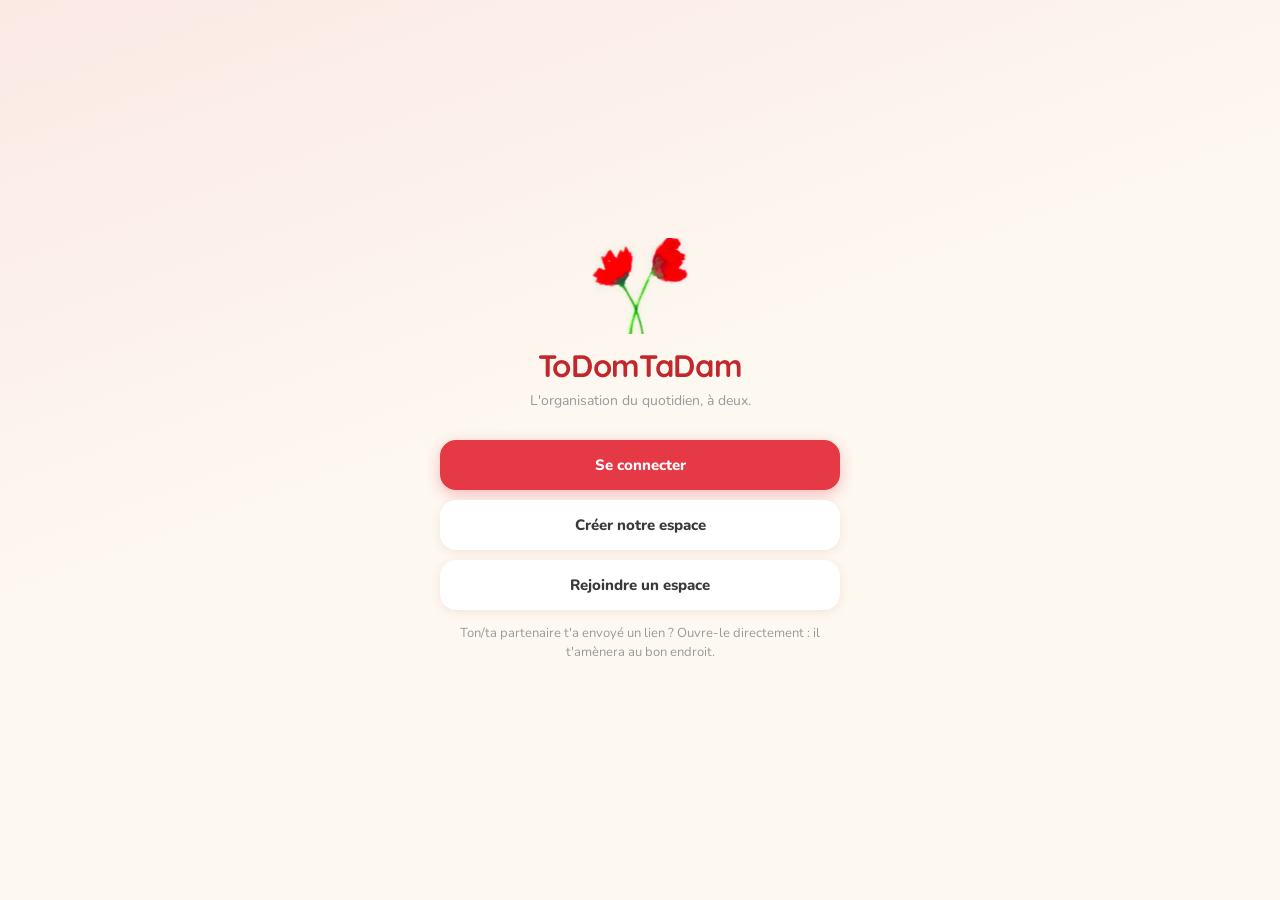
==== index.html @ f94e8e6e "Ajouter le module Anniversaires Quatrième onglet : recenser les anniversaires des amis et de la fami" ====
<!DOCTYPE html>
<html lang="fr">
<head>
<meta charset="UTF-8">
<meta name="viewport" content="width=device-width, initial-scale=1.0, viewport-fit=cover, maximum-scale=1">
<title>ToDomTaDam</title>

<meta name="theme-color" content="#FBE9E4">
<meta name="apple-mobile-web-app-capable" content="yes">
<meta name="apple-mobile-web-app-status-bar-style" content="default">
<meta name="apple-mobile-web-app-title" content="ToDomTaDam">
<link rel="manifest" href="manifest.json">
<link rel="apple-touch-icon" href="icons/apple-touch-icon.png">
<link rel="icon" type="image/png" sizes="32x32" href="icons/favicon-32.png">

<link rel="preconnect" href="https://fonts.googleapis.com">
<link rel="preconnect" href="https://fonts.gstatic.com" crossorigin>
<link href="https://fonts.googleapis.com/css2?family=Quicksand:wght@500;700&family=Nunito:wght@400;600;700;800&display=swap" rel="stylesheet">
<link rel="stylesheet" href="css/styles.css">
</head>
<body>

<!-- ══════════════════ Écran de démarrage / onboarding ══════════════════ -->
<section id="ecran-accueil" class="ecran ecran-plein">
  <div class="bienvenue">
    <img class="bienvenue-logo" src="icons/coquelicots.png" alt="">
    <h1 class="marque">ToDomTaDam</h1>
    <p class="baseline">L'organisation du quotidien, à deux.</p>

    <!-- Choix initial -->
    <div id="accueil-choix" class="bloc-accueil">
      <button class="btn btn-primaire" data-action="ouvrir-connexion">Se connecter</button>
      <button class="btn btn-doux" data-action="ouvrir-creation">Créer notre espace</button>
      <button class="btn btn-doux" data-action="ouvrir-code">Rejoindre un espace</button>
      <p class="aide">Ton/ta partenaire t'a envoyé un lien&nbsp;? Ouvre-le directement&nbsp;: il t'amènera au bon endroit.</p>
    </div>

    <!-- Connexion -->
    <form id="accueil-connexion" class="bloc-accueil masque">
      <label class="champ">
        <span>Email</span>
        <input type="email" name="email" autocomplete="username" inputmode="email"
               autocapitalize="none" autocorrect="off" spellcheck="false" required>
      </label>
      <label class="champ">
        <span>Mot de passe</span>
        <input type="password" name="motdepasse" autocomplete="current-password" required>
      </label>
      <button type="submit" class="btn btn-primaire">Se connecter</button>
      <button type="button" class="btn btn-lien" data-action="ouvrir-oubli">Mot de passe oublié&nbsp;?</button>
      <button type="button" class="btn btn-discret" data-action="retour-accueil">Retour</button>
    </form>

    <!-- Mot de passe oublié -->
    <form id="accueil-oubli" class="bloc-accueil masque">
      <p class="aide">On t'envoie un lien pour choisir un nouveau mot de passe. Chacun reçoit le sien&nbsp;: pas besoin de connaître l'adresse de l'autre.</p>
      <label class="champ">
        <span>Ton email</span>
        <input type="email" name="email" autocomplete="username" inputmode="email"
               autocapitalize="none" autocorrect="off" spellcheck="false" required>
      </label>
      <button type="submit" class="btn btn-primaire">Envoyer le lien</button>
      <button type="button" class="btn btn-discret" data-action="ouvrir-connexion">Retour</button>
    </form>

    <!-- Nouveau mot de passe, après clic sur le lien reçu par email -->
    <form id="accueil-nouveau-mdp" class="bloc-accueil masque">
      <p class="aide">Choisis ton nouveau mot de passe.</p>
      <label class="champ">
        <span>Nouveau mot de passe</span>
        <input type="password" name="motdepasse" autocomplete="new-password" minlength="6" required>
      </label>
      <button type="submit" class="btn btn-primaire">Enregistrer</button>
    </form>

    <!-- Rejoindre avec un code (indispensable dans l'app installée : pas de barre d'adresse) -->
    <form id="accueil-code" class="bloc-accueil masque" autocomplete="off">
      <label class="champ">
        <span>Code de l'espace</span>
        <input type="text" name="code" placeholder="ex : 37azm8f389uerckxyogmpk"
               autocapitalize="none" autocorrect="off" spellcheck="false" required>
      </label>
      <p class="aide">Le code se trouve dans l'app, sur l'autre téléphone&nbsp;: icône ⚙ en haut à droite. Tu peux aussi coller le lien d'invitation entier.</p>
      <button type="submit" class="btn btn-primaire">Continuer</button>
      <button type="button" class="btn btn-discret" data-action="retour-accueil">Retour</button>
    </form>

    <!-- Création du compte + de l'espace, en une fois -->
    <form id="accueil-creation" class="bloc-accueil masque">
      <p class="bloc-titre">Ton compte</p>
      <label class="champ">
        <span>Ton pseudo</span>
        <input type="text" name="pseudo" placeholder="Damien" required maxlength="20"
               autocomplete="nickname">
      </label>
      <div class="champs-compte">
        <label class="champ">
          <span>Ton email</span>
          <input type="email" name="email" autocomplete="username" inputmode="email"
                 autocapitalize="none" autocorrect="off" spellcheck="false" required>
        </label>
        <label class="champ">
          <span>Mot de passe</span>
          <input type="password" name="motdepasse" autocomplete="new-password" minlength="6" required>
        </label>
      </div>
      <label class="champ">
        <span>Ta date de naissance <em>(facultatif)</em></span>
        <input type="date" name="date_naissance">
      </label>

      <p class="bloc-titre">Votre espace</p>
      <label class="champ">
        <span>Nom de votre espace</span>
        <input type="text" name="nom" placeholder="Famille Dupont" required maxlength="40">
      </label>
      <label class="champ">
        <span>Date de mariage ou de PACS <em>(facultatif)</em></span>
        <input type="date" name="date_mariage">
      </label>

      <button type="submit" class="btn btn-primaire">Créer l'espace</button>
      <button type="button" class="btn btn-discret" data-action="retour-accueil">Retour</button>
    </form>

    <!-- Rejoindre : identité puis création du compte -->
    <form id="accueil-rejoindre" class="bloc-accueil masque">
      <p class="rejoindre-titre">Rejoindre l'espace<br><strong id="rejoindre-nom"></strong></p>

      <!-- N'apparaît que s'il reste des membres créés avec la v1, sans compte. -->
      <div id="rejoindre-reprise" class="masque">
        <p class="aide">Qui es-tu&nbsp;?</p>
        <div id="rejoindre-membres" class="choix-membres"></div>
      </div>

      <p class="bloc-titre">Ton compte</p>
      <label class="champ">
        <span>Ton pseudo</span>
        <input type="text" name="pseudo" placeholder="Dom" required maxlength="20"
               autocomplete="nickname">
      </label>
      <div class="champs-compte">
        <label class="champ">
          <span>Ton email</span>
          <input type="email" name="email" autocomplete="username" inputmode="email"
                 autocapitalize="none" autocorrect="off" spellcheck="false" required>
        </label>
        <label class="champ">
          <span>Mot de passe</span>
          <input type="password" name="motdepasse" autocomplete="new-password" minlength="6" required>
        </label>
      </div>
      <label class="champ">
        <span>Ta date de naissance <em>(facultatif)</em></span>
        <input type="date" name="date_naissance">
      </label>

      <button type="submit" class="btn btn-primaire">Rejoindre l'espace</button>
      <button type="button" class="btn btn-discret" data-action="retour-accueil">Retour</button>
    </form>

    <!-- Compte créé, mais pas encore rattaché à un espace -->
    <div id="accueil-sans-espace" class="bloc-accueil masque">
      <p class="aide">Te voilà connecté·e, mais ton compte n'est rattaché à aucun espace.</p>
      <button class="btn btn-primaire" data-action="ouvrir-creation">Créer notre espace</button>
      <button class="btn btn-doux" data-action="ouvrir-code">Rejoindre un espace</button>
      <button type="button" class="btn btn-discret" data-action="deconnexion">Se déconnecter</button>
    </div>
  </div>
</section>

<!-- ══════════════════ Application ══════════════════ -->
<div id="app" class="masque">

  <header class="topbar">
    <div class="brand">
      <img src="icons/coquelicots.png" alt="">
      <span>ToDomTaDam</span>
      <button class="btn-reglages" data-action="ouvrir-reglages" aria-label="Réglages">⚙</button>
    </div>
    <div class="titre" id="titre-module">On s'en occupe</div>
  </header>

  <!-- ─────────── Module « On s'en occupe » ─────────── -->
  <main id="vue-taches" class="vue">
    <div class="segmented" role="tablist">
      <button class="on" data-onglet-taches="actives" role="tab">À faire / En cours</button>
      <button data-onglet-taches="historique" role="tab">Historique</button>
    </div>

    <div class="filtres groupement">
      <span class="filtres-libelle">Regrouper par</span>
      <button class="puce on" data-groupement="personne">Personne</button>
      <button class="puce" data-groupement="categorie">Catégorie</button>
      <button class="puce" data-groupement="priorite">Priorité</button>
    </div>

    <div id="filtres-historique" class="filtres masque">
      <button class="puce on" data-filtre-histo="tout">Tout</button>
      <button class="puce" data-filtre-histo="fait">Fait</button>
      <button class="puce" data-filtre-histo="sans_objet">Devenu sans objet</button>
    </div>

    <div id="colonnes-taches" class="colonnes"></div>
    <button class="fab" data-action="nouvelle-tache" aria-label="Nouvelle tâche">+</button>
  </main>

  <!-- ─────────── Module « Courses » ─────────── -->
  <main id="vue-courses" class="vue masque">
    <div id="onglets-listes" class="filtres listes-onglets"></div>
    <div id="contenu-courses" class="contenu-courses"></div>

    <form id="barre-ajout" class="addbar" autocomplete="off">
      <input type="text" name="article" placeholder="Ajouter un article…" enterkeyhint="done">
      <button type="submit" class="mic" aria-label="Ajouter">+</button>
    </form>
  </main>

  <!-- ─────────── Module « Tricount » ─────────── -->
  <main id="vue-tricount" class="vue masque">
    <div id="contenu-tricount" class="contenu-tricount"></div>
    <button class="fab" data-action="nouvelle-depense" aria-label="Nouvelle dépense">+</button>
  </main>

  <!-- ─────────── Module « Anniversaires » ─────────── -->
  <main id="vue-anniversaires" class="vue masque">
    <div id="onglets-anniversaires" class="filtres"></div>
    <div id="contenu-anniversaires" class="contenu-anniversaires"></div>
    <button class="fab" data-action="nouvel-anniversaire" aria-label="Nouvel anniversaire">+</button>
  </main>

  <!-- ─────────── Barre d'onglets ─────────── -->
  <nav class="tabbar">
    <button class="on" data-module="taches">
      <span class="tab-ico">✓</span>
      <span>On s'en occupe</span>
    </button>
    <button data-module="courses">
      <span class="tab-ico">🛒</span>
      <span>Courses</span>
    </button>
    <button data-module="tricount">
      <span class="tab-ico">💶</span>
      <span>Tricount</span>
    </button>
    <button data-module="anniversaires">
      <span class="tab-ico">🎂</span>
      <span>Anniversaires</span>
    </button>
  </nav>
</div>

<!-- ══════════════════ Feuille modale ══════════════════ -->
<div id="voile" class="voile masque">
  <div id="feuille" class="feuille" role="dialog" aria-modal="true"></div>
</div>

<div id="toast" class="toast"></div>

<script type="module" src="js/app.js"></script>
</body>
</html>
---- css/styles.css ----
/* ══════════════════════════════════════════════════════════════════════════
   ToDomTaDam — charte graphique
   Palette et typographie reprises du prototype `brief/apercu-todomtadam.html`.
   ══════════════════════════════════════════════════════════════════════════ */

:root{
  --poppy:#E63946;
  --poppy-dark:#C1272D;
  --leaf:#588157;
  --leaf-light:#A3C9A8;
  --ivory:#FDF8F0;
  --blush:#FBE9E4;
  --ink:#3A3A3A;
  --blue:#6C93B8;
  --plum:#9C6B98;
  --card:#FFFFFF;
  --gris:#9a9a9a;
  --gris-clair:#d9d5d0;
  --ombre:0 2px 8px rgba(198,110,90,.14);
  --ombre-forte:0 6px 22px rgba(150,70,60,.18);
  --safe-bas:env(safe-area-inset-bottom, 0px);
  --safe-haut:env(safe-area-inset-top, 0px);
  --h-tabbar:64px;
}

*{box-sizing:border-box;-webkit-tap-highlight-color:transparent;}

html,body{height:100%;}

body{
  margin:0;
  font-family:'Nunito',-apple-system,BlinkMacSystemFont,'Segoe UI',sans-serif;
  color:var(--ink);
  background:var(--ivory);
  background-image:linear-gradient(160deg, var(--blush) 0%, var(--ivory) 45%);
  background-attachment:fixed;
  overscroll-behavior-y:none;
  -webkit-font-smoothing:antialiased;
}

button{font-family:inherit;color:inherit;cursor:pointer;}
input,select,textarea{font-family:inherit;font-size:16px;color:inherit;} /* 16px = pas de zoom auto iOS */

.masque{display:none !important;}

/* ══════════════════ Boutons et champs génériques ══════════════════ */

.btn{
  display:block;width:100%;border:none;border-radius:16px;
  padding:15px 18px;font-size:15px;font-weight:800;
  transition:transform .12s, opacity .12s;
}
.btn:active{transform:scale(.975);}
.btn-primaire{background:var(--poppy);color:#fff;box-shadow:0 4px 14px rgba(230,57,70,.32);}
.btn-secondaire{background:var(--leaf);color:#fff;box-shadow:0 4px 14px rgba(88,129,87,.28);}
.btn-doux{background:#fff;color:var(--ink);box-shadow:var(--ombre);}
.btn-discret{background:transparent;color:var(--gris);font-weight:700;box-shadow:none;}
.btn-danger{background:transparent;color:var(--poppy-dark);font-weight:700;box-shadow:none;}
.btn[disabled]{opacity:.5;pointer-events:none;}

.champ{display:block;margin-bottom:14px;text-align:left;}
.champ > span{
  display:block;font-size:12px;font-weight:700;color:var(--gris);
  margin:0 0 6px 4px;letter-spacing:.02em;
}
.champ input,.champ select,.champ textarea{
  width:100%;border:none;border-radius:14px;padding:13px 15px;
  background:#fff;box-shadow:var(--ombre);outline:none;
}
.champ input:focus,.champ select:focus,.champ textarea:focus{
  box-shadow:0 0 0 2px var(--poppy), var(--ombre);
}
.champ textarea{resize:vertical;min-height:74px;line-height:1.45;}
.champ-duo{display:flex;gap:10px;}
.champ-duo > .champ{flex:1;}

/* ══════════════════ Onboarding ══════════════════ */

.ecran-plein{
  min-height:100dvh;display:flex;align-items:center;justify-content:center;
  padding:calc(24px + var(--safe-haut)) 22px calc(24px + var(--safe-bas));
}
.bienvenue{width:100%;max-width:400px;text-align:center;}
.bienvenue-logo{width:96px;height:96px;object-fit:contain;margin-bottom:6px;}
.marque{
  font-family:'Quicksand',sans-serif;font-weight:700;font-size:31px;
  margin:0;color:var(--poppy-dark);letter-spacing:-.01em;
}
.baseline{font-size:14px;color:var(--gris);margin:6px 0 30px;}

.bloc-accueil > .btn{margin-bottom:10px;}
.aide{font-size:13px;color:var(--gris);line-height:1.5;margin:14px 6px 0;}
.rejoindre-titre{font-size:16px;line-height:1.4;margin:0 0 4px;}
.rejoindre-titre strong{font-family:'Quicksand',sans-serif;font-size:23px;color:var(--poppy-dark);}

.choix-membres{display:flex;flex-direction:column;gap:10px;margin:16px 0 10px;}
.choix-membres .btn{font-size:17px;}
.choix-membres .btn.on{background:var(--poppy);color:#fff;}

/* Intertitre séparant « ton compte » de « votre espace » dans les formulaires
   d'inscription, qui sont les plus longs de l'app. */
.bloc-titre{
  font-family:'Quicksand',sans-serif;font-weight:700;font-size:15px;
  color:var(--poppy-dark);text-align:left;
  margin:22px 4px 10px;padding-top:14px;border-top:1px solid rgba(0,0,0,.07);
}
.bloc-accueil > .bloc-titre:first-child{margin-top:6px;padding-top:0;border-top:none;}
.champ em{font-style:normal;font-weight:600;color:var(--gris);opacity:.75;}

.btn-lien{
  background:transparent;color:var(--gris);box-shadow:none;
  font-size:14px;font-weight:700;text-decoration:underline;padding:8px;
}

/* ══════════════════ Structure de l'app ══════════════════ */

#app{display:flex;flex-direction:column;height:100dvh;}

.topbar{padding:calc(12px + var(--safe-haut)) 18px 8px;text-align:center;flex-shrink:0;}
.brand{
  position:relative;display:flex;align-items:center;justify-content:center;gap:6px;
  font-size:10.5px;font-weight:800;letter-spacing:.09em;text-transform:uppercase;
  color:var(--poppy-dark);
}
.brand img{width:15px;height:15px;object-fit:contain;}
/* C'est le seul chemin vers le lien d'invitation : il doit se voir. */
.btn-reglages{
  position:absolute;right:-8px;top:50%;transform:translateY(-50%);
  border:none;background:rgba(255,255,255,.75);color:var(--poppy-dark);
  font-size:16px;line-height:1;width:30px;height:30px;border-radius:50%;
  display:flex;align-items:center;justify-content:center;
  box-shadow:var(--ombre);
}
.btn-reglages:active{transform:translateY(-50%) scale(.92);}
.topbar .titre{
  font-family:'Quicksand',sans-serif;font-weight:700;font-size:22px;
  color:var(--ink);margin-top:2px;
}

/* position:relative sert d'ancrage au bouton flottant « + ». */
.vue{flex:1;display:flex;flex-direction:column;min-height:0;position:relative;}

.segmented{
  display:flex;margin:8px 16px 4px;background:rgba(255,255,255,.75);
  border-radius:13px;padding:4px;flex-shrink:0;
}
.segmented button{
  flex:1;border:none;background:transparent;padding:9px 0;border-radius:10px;
  font-size:13px;font-weight:700;color:var(--gris);transition:.15s;
}
.segmented button.on{background:var(--poppy);color:#fff;box-shadow:0 2px 6px rgba(230,57,70,.28);}

.filtres{display:flex;gap:7px;padding:8px 16px 2px;overflow-x:auto;flex-shrink:0;scrollbar-width:none;}
.filtres::-webkit-scrollbar{display:none;}
.puce{
  border:none;background:rgba(255,255,255,.8);color:var(--gris);
  font-size:12px;font-weight:700;padding:7px 13px;border-radius:20px;
  white-space:nowrap;flex-shrink:0;
}
.puce.on{background:var(--poppy);color:#fff;}
.puce.puce-ajout{color:var(--poppy-dark);border:1px dashed var(--gris-clair);background:transparent;}

/* Le sélecteur de regroupement reste au-dessus du filtre d'historique, donc
   deux rangées de puces peuvent se suivre : celle-ci est allégée pour que la
   hiérarchie reste lisible. */
.groupement{align-items:center;padding-bottom:0;}
.filtres-libelle{
  font-size:11px;font-weight:700;color:var(--gris);opacity:.7;
  white-space:nowrap;flex-shrink:0;margin-right:2px;
}

/* ══════════════════ Module « On s'en occupe » ══════════════════ */

.colonnes{
  display:flex;gap:11px;overflow-x:auto;padding:10px 14px 14px;flex:1;
  scroll-snap-type:x mandatory;-webkit-overflow-scrolling:touch;
}
.colonne{
  min-width:min(72vw,290px);width:min(72vw,290px);flex-shrink:0;
  background:rgba(255,255,255,.5);border-radius:16px;padding:10px 9px;
  scroll-snap-align:start;display:flex;flex-direction:column;
  max-height:100%;overflow-y:auto;
}
.colonne h3{
  font-size:12px;margin:2px 6px 9px;font-weight:800;
  display:flex;align-items:center;gap:6px;
}
.colonne h3 .compteur{
  background:rgba(0,0,0,.07);color:var(--gris);border-radius:20px;
  padding:1px 7px;font-size:10.5px;font-weight:700;
}
.colonne-vide{font-size:12px;color:var(--gris);text-align:center;padding:18px 8px;line-height:1.5;}

.carte{
  background:var(--card);border-radius:16px;padding:11px 12px;margin-bottom:9px;
  box-shadow:var(--ombre);border:none;width:100%;text-align:left;display:block;
  transition:transform .12s;
}
.carte:active{transform:scale(.98);}
.carte.est-retard{box-shadow:0 0 0 1.5px var(--poppy), var(--ombre);}
.carte.est-close .titre{text-decoration:line-through;color:#b6b6b6;}
.carte.est-sans-objet{opacity:.72;}

.etiquette{
  display:inline-block;font-size:9px;font-weight:800;padding:3px 8px;border-radius:20px;
  color:#fff;margin-bottom:6px;letter-spacing:.02em;text-transform:uppercase;
}
.cat-admin{background:#7a7f8a;}
.cat-maison{background:var(--leaf);}
.cat-famille{background:var(--blue);}
.cat-amis{background:#d98b6a;}
.cat-cadeaux{background:var(--plum);}
.cat-vacances{background:#4fa8a0;}
.cat-sport{background:#c9a227;}
.cat-loisirs{background:#8a7fb8;}
.cat-sante{background:var(--poppy);}

.carte .titre{font-size:13.5px;font-weight:700;line-height:1.3;margin-bottom:5px;}
.carte .meta{display:flex;align-items:center;gap:6px;font-size:10.5px;color:var(--gris);flex-wrap:wrap;}
.carte .meta .retard{color:var(--poppy);font-weight:800;}
.point{width:7px;height:7px;border-radius:50%;display:inline-block;flex-shrink:0;}
.point.haute{background:var(--poppy);}
.point.moyenne{background:#e0b872;}
.point.basse{background:var(--leaf-light);}
.badge-statut{
  font-size:9px;font-weight:800;text-transform:uppercase;letter-spacing:.03em;
  background:rgba(230,57,70,.12);color:var(--poppy-dark);padding:2px 7px;border-radius:20px;
}
.badge-neutre{background:rgba(0,0,0,.06);color:var(--gris);}

.fab{
  position:absolute;right:18px;bottom:calc(var(--h-tabbar) + var(--safe-bas) + 16px);
  width:56px;height:56px;border-radius:50%;border:none;
  background:var(--poppy);color:#fff;font-size:30px;font-weight:400;line-height:1;
  box-shadow:0 6px 18px rgba(230,57,70,.42);z-index:20;
}
.fab:active{transform:scale(.94);}

/* ══════════════════ Module « Courses » ══════════════════ */

.contenu-courses{flex:1;overflow-y:auto;padding:4px 16px 12px;-webkit-overflow-scrolling:touch;}
.listes-onglets{padding-top:10px;}

.rayon-titre{
  font-size:11px;font-weight:800;color:var(--leaf);text-transform:uppercase;
  letter-spacing:.05em;margin:16px 0 7px 4px;
}
.article{
  display:flex;align-items:center;gap:11px;background:var(--card);border-radius:16px;
  padding:11px 13px;margin-bottom:7px;box-shadow:var(--ombre);
}
.case{
  width:21px;height:21px;border-radius:50%;border:2px solid var(--leaf);
  flex-shrink:0;background:transparent;padding:0;position:relative;
}
.case:active{background:var(--leaf-light);}
.article .nom{font-size:14px;font-weight:600;flex:1;min-width:0;}
.article .qte{font-size:11.5px;color:var(--gris);font-weight:700;flex-shrink:0;}
.article .sous-ligne{display:block;font-size:11px;color:var(--gris);font-weight:600;margin-top:2px;}
.article .ranger{
  border:none;background:transparent;color:var(--gris-clair);font-size:15px;
  padding:2px 2px 2px 6px;line-height:1;flex-shrink:0;
}

.liste-vide{text-align:center;color:var(--gris);font-size:13.5px;line-height:1.6;padding:44px 20px;}
.liste-vide strong{display:block;font-family:'Quicksand',sans-serif;font-size:17px;color:var(--ink);margin-bottom:6px;}

.bandeau{
  display:flex;align-items:center;gap:10px;background:rgba(255,255,255,.65);
  border-radius:14px;padding:10px 13px;margin:10px 0 2px;font-size:12.5px;color:var(--gris);
}
.bandeau .btn-lien{
  border:none;background:transparent;color:var(--poppy-dark);font-weight:800;
  font-size:12.5px;padding:0;margin-left:auto;white-space:nowrap;
}

.addbar{
  display:flex;align-items:center;gap:9px;margin:0 16px 10px;
  background:#fff;border-radius:22px;padding:7px 8px 7px 16px;box-shadow:var(--ombre-forte);
  flex-shrink:0;
}
.addbar input{border:none;outline:none;flex:1;background:transparent;min-width:0;}
.addbar .mic{
  width:36px;height:36px;border-radius:50%;border:none;background:var(--poppy);color:#fff;
  font-size:22px;line-height:1;flex-shrink:0;display:flex;align-items:center;justify-content:center;
}

/* ══════════════════ Barre d'onglets ══════════════════ */

.tabbar{
  display:flex;flex-shrink:0;background:rgba(255,255,255,.94);
  backdrop-filter:blur(12px);-webkit-backdrop-filter:blur(12px);
  border-top:1px solid rgba(0,0,0,.05);
  padding-bottom:var(--safe-bas);height:calc(var(--h-tabbar) + var(--safe-bas));
}
.tabbar button{
  flex:1;border:none;background:transparent;display:flex;flex-direction:column;
  align-items:center;justify-content:center;gap:3px;
  font-size:10.5px;font-weight:700;color:var(--gris);padding:0;
}
.tabbar button.on{color:var(--poppy);}
.tab-ico{font-size:19px;line-height:1;}

/* ══════════════════ Module « Tricount » ══════════════════ */

.contenu-tricount{flex:1;overflow-y:auto;padding:14px 16px 12px;-webkit-overflow-scrolling:touch;}

/* Le solde est la seule chose qu'on vient vraiment vérifier : il occupe le
   haut de l'écran, en grand, et n'a pas à partager la place avec autre chose. */
.solde{
  background:var(--card);border-radius:22px;padding:20px 18px;
  box-shadow:var(--ombre);text-align:center;margin-bottom:6px;
}
.solde-phrase{font-size:13.5px;font-weight:700;color:var(--gris);margin:0 0 6px;}
.solde-montant{
  font-family:'Quicksand',sans-serif;font-size:38px;font-weight:700;
  line-height:1.1;margin:0 0 16px;
}
.solde-positif .solde-montant{color:var(--leaf);}
.solde-negatif .solde-montant{color:var(--poppy-dark);}
.solde-detail{font-size:13px;color:var(--gris);margin:0;}
.solde-nul .solde-phrase{font-family:'Quicksand',sans-serif;font-size:19px;color:var(--ink);}
.solde .btn{margin:0;}

.tricount-mois{
  font-size:11px;font-weight:800;color:var(--leaf);text-transform:uppercase;
  letter-spacing:.05em;margin:18px 0 7px 4px;
}

.depense{
  display:flex;align-items:center;gap:11px;width:100%;text-align:left;
  background:var(--card);border:none;border-radius:16px;
  padding:11px 13px;margin-bottom:7px;box-shadow:var(--ombre);
}
.depense-corps{flex:1;min-width:0;}
.depense-libelle{
  font-size:15px;font-weight:700;color:var(--ink);margin:0 0 3px;
  overflow:hidden;text-overflow:ellipsis;white-space:nowrap;
}
.depense-meta{font-size:11.5px;color:var(--gris);margin:0;}
.depense-montant{
  font-family:'Quicksand',sans-serif;font-size:17px;font-weight:700;
  color:var(--ink);white-space:nowrap;flex-shrink:0;
}
/* Un remboursement ou une reprise de solde n'est pas une dépense : il ne doit
   pas se lire comme de l'argent dépensé au milieu de la liste. */
.depense-reglement{background:transparent;box-shadow:none;border:1px dashed var(--gris-clair);}
.depense-reglement .depense-libelle,
.depense-reglement .depense-montant{color:var(--gris);font-weight:700;}

.tricount-vide{text-align:center;padding:26px 10px;}
.tricount-vide > p:first-child{font-size:15px;font-weight:700;color:var(--gris);}
.tricount-reprise{margin-top:18px;}

/* ══════════════════ Module « Anniversaires » ══════════════════ */

.contenu-anniversaires{flex:1;overflow-y:auto;padding:8px 16px 12px;-webkit-overflow-scrolling:touch;}

.anniv{
  display:flex;align-items:center;gap:13px;width:100%;text-align:left;
  background:var(--card);border:none;border-radius:16px;
  padding:11px 13px;margin-bottom:7px;box-shadow:var(--ombre);
}
/* La date en pastille à gauche : c'est ce qu'on cherche en balayant la liste,
   avant même le prénom. */
.anniv-date{
  display:flex;flex-direction:column;align-items:center;justify-content:center;
  min-width:46px;flex-shrink:0;background:var(--fond-doux, rgba(230,57,70,.08));
  border-radius:12px;padding:6px 4px;
}
.anniv-jour{
  font-family:'Quicksand',sans-serif;font-size:19px;font-weight:700;
  line-height:1;color:var(--poppy-dark);
}
.anniv-mois{font-size:10px;font-weight:700;color:var(--gris);margin-top:2px;}
.anniv-corps{flex:1;min-width:0;}
.anniv-nom{
  font-size:15px;font-weight:700;color:var(--ink);margin:0;
  display:flex;align-items:center;gap:6px;
}
.anniv-cadeau{font-size:13px;}
.anniv-meta{font-size:11.5px;color:var(--gris);margin:3px 0 0;}
.anniv-note{
  font-size:12px;color:var(--gris);margin:4px 0 0;line-height:1.4;
  overflow:hidden;text-overflow:ellipsis;white-space:nowrap;
}
.anniv-aujourdhui{box-shadow:0 0 0 2px var(--poppy), var(--ombre);}
.anniv-aujourdhui .anniv-date{background:var(--poppy);}
.anniv-aujourdhui .anniv-jour{color:#fff;}
.anniv-aujourdhui .anniv-mois{color:rgba(255,255,255,.85);}
/* Les deux membres du foyer : leur date se modifie dans les Réglages, pas ici. */
.anniv-membre{background:transparent;box-shadow:none;border:1px dashed var(--gris-clair);}

.anniv-vide{text-align:center;padding:34px 10px;}
.anniv-vide > p:first-child{font-size:15px;font-weight:700;color:var(--gris);}

/* ══════════════════ Feuille modale ══════════════════ */

.voile{
  position:fixed;inset:0;background:rgba(45,25,25,.42);z-index:60;
  display:flex;align-items:flex-end;justify-content:center;
  animation:apparait .18s ease;
}
@keyframes apparait{from{opacity:0;}to{opacity:1;}}
.feuille{
  width:100%;max-width:520px;max-height:92dvh;overflow-y:auto;
  background:var(--ivory);border-radius:26px 26px 0 0;
  padding:8px 20px calc(22px + var(--safe-bas));
  animation:monte .24s cubic-bezier(.2,.8,.3,1);
  -webkit-overflow-scrolling:touch;
}
@keyframes monte{from{transform:translateY(100%);}to{transform:translateY(0);}}
.feuille::before{
  content:"";display:block;width:38px;height:4px;border-radius:4px;
  background:var(--gris-clair);margin:6px auto 14px;
}
.feuille h2{
  font-family:'Quicksand',sans-serif;font-size:19px;margin:0 0 16px;font-weight:700;
}
.feuille .btn{margin-top:9px;}
.feuille .separateur{height:1px;background:var(--gris-clair);margin:18px 0 14px;opacity:.55;}
.feuille-info{font-size:12.5px;color:var(--gris);line-height:1.55;margin:0 4px 12px;}
.feuille-titre{
  font-family:'Quicksand',sans-serif;font-weight:700;font-size:15px;
  color:var(--poppy-dark);margin:0 4px 12px;
}

/* Le mot du/de la partenaire : centré et respirant, pour qu'il ne ressemble
   à aucun autre écran de l'app — c'est une parenthèse, pas une notification. */
.mot{text-align:center;padding:10px 4px 0;}
.mot-de{
  font-size:12px;font-weight:700;letter-spacing:.04em;text-transform:uppercase;
  color:var(--gris);margin:0 0 16px;
}
.mot-contenu{
  font-family:'Quicksand',sans-serif;font-size:21px;font-weight:500;
  line-height:1.5;color:var(--ink);margin:0 0 26px;white-space:pre-wrap;
}

/* Groupe de choix (assignation, priorité, statut, catégorie…) */
.options{display:flex;flex-wrap:wrap;gap:7px;margin-bottom:14px;}
.options button{
  border:none;background:#fff;box-shadow:var(--ombre);color:var(--gris);
  font-size:12.5px;font-weight:700;padding:9px 14px;border-radius:20px;
}
.options button.on{background:var(--poppy);color:#fff;box-shadow:0 3px 10px rgba(230,57,70,.3);}
.options.options-vert button.on{background:var(--leaf);box-shadow:0 3px 10px rgba(88,129,87,.3);}
.options-titre{font-size:12px;font-weight:700;color:var(--gris);margin:0 0 7px 4px;}

.bascule{
  display:flex;align-items:center;gap:11px;background:#fff;border-radius:14px;
  padding:13px 15px;box-shadow:var(--ombre);margin-bottom:12px;font-size:13.5px;font-weight:700;
}
.bascule input{width:19px;height:19px;accent-color:var(--poppy);flex-shrink:0;margin:0;}
.bascule .sous{display:block;font-size:11.5px;font-weight:600;color:var(--gris);margin-top:2px;}

.recap{font-size:12.5px;color:var(--gris);line-height:1.7;margin:0 0 14px;}
.recap strong{color:var(--ink);font-weight:800;}

/* ══════════════════ Toast ══════════════════ */

.toast{
  position:fixed;left:50%;bottom:calc(var(--h-tabbar) + var(--safe-bas) + 20px);
  transform:translate(-50%,14px);z-index:90;
  background:var(--ink);color:#fff;font-size:13px;font-weight:700;
  padding:11px 18px;border-radius:22px;box-shadow:0 6px 20px rgba(0,0,0,.28);
  opacity:0;pointer-events:none;transition:opacity .2s, transform .2s;
  max-width:86vw;text-align:center;
}
.toast.visible{opacity:1;transform:translate(-50%,0);}

/* ══════════════════ Écran large (usage secondaire sur ordinateur) ══════════ */

@media (min-width:760px){
  .colonne{min-width:280px;width:280px;}
  /* `width:100%` est indispensable : sans lui, les marges automatiques font
     rétrécir ces éléments flex à la largeur de leur contenu au lieu de les
     centrer sur toute la largeur disponible. */
  .segmented,.filtres,.addbar{max-width:900px;width:100%;margin-left:auto;margin-right:auto;}
  .contenu-courses{max-width:900px;margin:0 auto;width:100%;}
  .contenu-tricount{max-width:640px;margin:0 auto;width:100%;}
  .contenu-anniversaires{max-width:640px;margin:0 auto;width:100%;}
  .colonnes{justify-content:flex-start;max-width:900px;margin:0 auto;width:100%;}
  .voile{align-items:center;}
  .feuille{border-radius:26px;max-height:86dvh;}
}
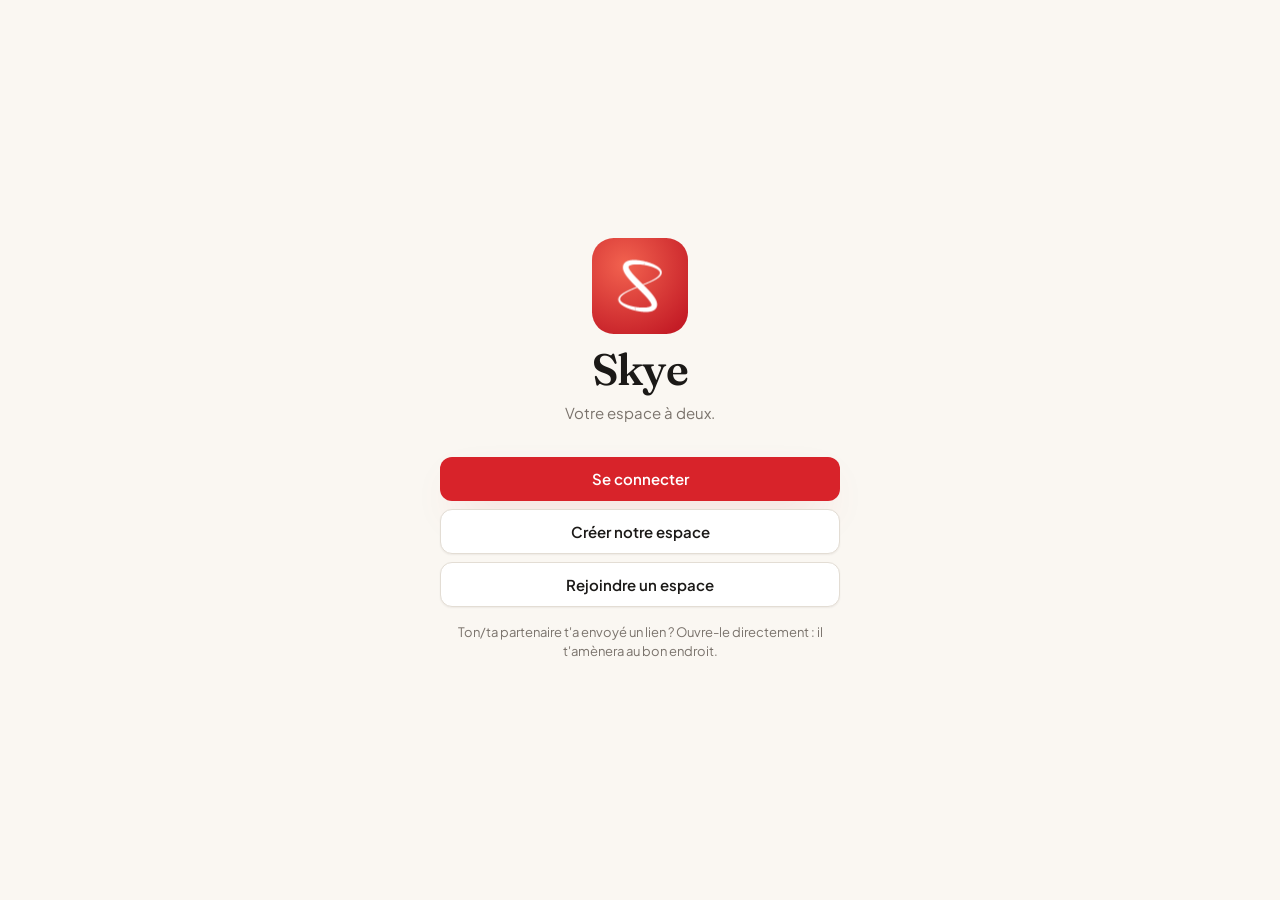
==== commit 06e80e35: "Refondre le front sur la charte Skye Renommage de ToDomTaDam en Skye et adoption complète du kit de " ====
--- a/index.html
+++ b/index.html
@@ -3,19 +3,24 @@
 <head>
 <meta charset="UTF-8">
 <meta name="viewport" content="width=device-width, initial-scale=1.0, viewport-fit=cover, maximum-scale=1">
-<title>ToDomTaDam</title>
-
-<meta name="theme-color" content="#FBE9E4">
+<title>Skye</title>
+
+<!-- La barre système suit le thème de l'appareil, comme le reste de l'interface. -->
+<meta name="theme-color" content="#FAF7F2" media="(prefers-color-scheme: light)">
+<meta name="theme-color" content="#141210" media="(prefers-color-scheme: dark)">
 <meta name="apple-mobile-web-app-capable" content="yes">
 <meta name="apple-mobile-web-app-status-bar-style" content="default">
-<meta name="apple-mobile-web-app-title" content="ToDomTaDam">
+<meta name="apple-mobile-web-app-title" content="Skye">
 <link rel="manifest" href="manifest.json">
-<link rel="apple-touch-icon" href="icons/apple-touch-icon.png">
-<link rel="icon" type="image/png" sizes="32x32" href="icons/favicon-32.png">
+<link rel="apple-touch-icon" href="brand/png/skye-icon-180.png">
+<link rel="icon" type="image/png" sizes="32x32" href="brand/png/skye-favicon-32.png">
+<link rel="icon" type="image/png" sizes="16x16" href="brand/png/skye-favicon-16.png">
 
 <link rel="preconnect" href="https://fonts.googleapis.com">
 <link rel="preconnect" href="https://fonts.gstatic.com" crossorigin>
-<link href="https://fonts.googleapis.com/css2?family=Quicksand:wght@500;700&family=Nunito:wght@400;600;700;800&display=swap" rel="stylesheet">
+<!-- Fraunces pour le seul logotype « Skye », Plus Jakarta Sans pour tout le reste. -->
+<link href="https://fonts.googleapis.com/css2?family=Fraunces:opsz,wght@9..144,600&family=Plus+Jakarta+Sans:wght@400;500;600;700&display=swap" rel="stylesheet">
+<link rel="stylesheet" href="css/tokens.css">
 <link rel="stylesheet" href="css/styles.css">
 </head>
 <body>
@@ -23,15 +28,24 @@
 <!-- ══════════════════ Écran de démarrage / onboarding ══════════════════ -->
 <section id="ecran-accueil" class="ecran ecran-plein">
   <div class="bienvenue">
-    <img class="bienvenue-logo" src="icons/coquelicots.png" alt="">
-    <h1 class="marque">ToDomTaDam</h1>
-    <p class="baseline">L'organisation du quotidien, à deux.</p>
+    <!-- L'animation de lancement du kit de marque, posée telle quelle : elle
+         embarque son propre CSS et respecte prefers-reduced-motion.
+         En <object> et non en <img> : Chrome n'exécute pas les animations CSS
+         d'un SVG chargé en image, et la marque resterait invisible — son fond
+         démarre à opacity:0 et n'est révélé que par l'animation. Le PNG à
+         l'intérieur sert de repli si l'objet ne se charge pas. -->
+    <object class="bienvenue-logo" type="image/svg+xml"
+            data="brand/skye-mark-animated.svg" aria-hidden="true">
+      <img src="brand/png/skye-icon-192.png" alt="">
+    </object>
+    <h1 class="marque logotype">Skye</h1>
+    <p class="baseline">Votre espace à deux.</p>
 
     <!-- Choix initial -->
     <div id="accueil-choix" class="bloc-accueil">
       <button class="btn btn-primaire" data-action="ouvrir-connexion">Se connecter</button>
-      <button class="btn btn-doux" data-action="ouvrir-creation">Créer notre espace</button>
-      <button class="btn btn-doux" data-action="ouvrir-code">Rejoindre un espace</button>
+      <button class="btn btn-secondaire" data-action="ouvrir-creation">Créer notre espace</button>
+      <button class="btn btn-secondaire" data-action="ouvrir-code">Rejoindre un espace</button>
       <p class="aide">Ton/ta partenaire t'a envoyé un lien&nbsp;? Ouvre-le directement&nbsp;: il t'amènera au bon endroit.</p>
     </div>
 
@@ -48,7 +62,7 @@
       </label>
       <button type="submit" class="btn btn-primaire">Se connecter</button>
       <button type="button" class="btn btn-lien" data-action="ouvrir-oubli">Mot de passe oublié&nbsp;?</button>
-      <button type="button" class="btn btn-discret" data-action="retour-accueil">Retour</button>
+      <button type="button" class="btn btn-fantome" data-action="retour-accueil">Retour</button>
     </form>
 
     <!-- Mot de passe oublié -->
@@ -60,7 +74,7 @@
                autocapitalize="none" autocorrect="off" spellcheck="false" required>
       </label>
       <button type="submit" class="btn btn-primaire">Envoyer le lien</button>
-      <button type="button" class="btn btn-discret" data-action="ouvrir-connexion">Retour</button>
+      <button type="button" class="btn btn-fantome" data-action="ouvrir-connexion">Retour</button>
     </form>
 
     <!-- Nouveau mot de passe, après clic sur le lien reçu par email -->
@@ -82,7 +96,7 @@
       </label>
       <p class="aide">Le code se trouve dans l'app, sur l'autre téléphone&nbsp;: icône ⚙ en haut à droite. Tu peux aussi coller le lien d'invitation entier.</p>
       <button type="submit" class="btn btn-primaire">Continuer</button>
-      <button type="button" class="btn btn-discret" data-action="retour-accueil">Retour</button>
+      <button type="button" class="btn btn-fantome" data-action="retour-accueil">Retour</button>
     </form>
 
     <!-- Création du compte + de l'espace, en une fois -->
@@ -120,7 +134,7 @@
       </label>
 
       <button type="submit" class="btn btn-primaire">Créer l'espace</button>
-      <button type="button" class="btn btn-discret" data-action="retour-accueil">Retour</button>
+      <button type="button" class="btn btn-fantome" data-action="retour-accueil">Retour</button>
     </form>
 
     <!-- Rejoindre : identité puis création du compte -->
@@ -156,15 +170,15 @@
       </label>
 
       <button type="submit" class="btn btn-primaire">Rejoindre l'espace</button>
-      <button type="button" class="btn btn-discret" data-action="retour-accueil">Retour</button>
+      <button type="button" class="btn btn-fantome" data-action="retour-accueil">Retour</button>
     </form>
 
     <!-- Compte créé, mais pas encore rattaché à un espace -->
     <div id="accueil-sans-espace" class="bloc-accueil masque">
       <p class="aide">Te voilà connecté·e, mais ton compte n'est rattaché à aucun espace.</p>
       <button class="btn btn-primaire" data-action="ouvrir-creation">Créer notre espace</button>
-      <button class="btn btn-doux" data-action="ouvrir-code">Rejoindre un espace</button>
-      <button type="button" class="btn btn-discret" data-action="deconnexion">Se déconnecter</button>
+      <button class="btn btn-secondaire" data-action="ouvrir-code">Rejoindre un espace</button>
+      <button type="button" class="btn btn-fantome" data-action="deconnexion">Se déconnecter</button>
     </div>
   </div>
 </section>
@@ -174,8 +188,10 @@
 
   <header class="topbar">
     <div class="brand">
-      <img src="icons/coquelicots.png" alt="">
-      <span>ToDomTaDam</span>
+      <!-- Sous 48 px, la charte impose la variante favicon : son délié est
+           épaissi pour survivre à la réduction. -->
+      <img src="brand/skye-icone-favicon.svg" alt="">
+      <span class="logotype">Skye</span>
       <button class="btn-reglages" data-action="ouvrir-reglages" aria-label="Réglages">⚙</button>
     </div>
     <div class="titre" id="titre-module">On s'en occupe</div>
--- a/css/tokens.css
+++ b/css/tokens.css
@@ -0,0 +1,103 @@
+:root {
+  /* Marque */
+  --skye-red: #D8232A;
+  --skye-red-deep: #C41C26;
+  --skye-coral: #F2624F;
+  --skye-red-soft: #FBE7E4;
+  --skye-halo: radial-gradient(circle at 34% 28%, #F2624F 0%, #C41C26 100%);
+
+  /* Neutres */
+  --ink: #1B1917;
+  --ink-2: #4A443E;
+  --ink-3: #7A736C;
+  --ink-4: #A79E95;
+  --line: #E3DDD4;
+  --line-2: #EFEAE2;
+  --surface: #FFFFFF;
+  --surface-2: #FAF7F2;
+  --surface-3: #F3EEE6;
+
+  /* Sémantiques */
+  --success: #3F8F5B;
+  --success-soft: #E7F2EA;
+  --warning: #B87A12;
+  --warning-soft: #FBF0DC;
+  --danger: #B3261E;
+  --danger-soft: #FBE7E4;
+  --info: #3B6FA8;
+  --info-soft: #E6EEF7;
+
+  /* Typographie */
+  --font-display: 'Fraunces', Georgia, 'Times New Roman', serif;
+  --font-ui: 'Plus Jakarta Sans', ui-sans-serif, system-ui, sans-serif;
+  --text-display: 600 44px/1.05 var(--font-display);
+  --tracking-display: -0.02em;
+  --text-h1: 700 28px/1.2 var(--font-ui);
+  --tracking-h1: -0.02em;
+  --text-h2: 700 22px/1.25 var(--font-ui);
+  --tracking-h2: -0.015em;
+  --text-h3: 600 18px/1.3 var(--font-ui);
+  --tracking-h3: -0.01em;
+  --text-body-lg: 400 16px/1.6 var(--font-ui);
+  --tracking-body-lg: 0;
+  --text-body: 400 15px/1.6 var(--font-ui);
+  --tracking-body: 0;
+  --text-sm: 400 13px/1.5 var(--font-ui);
+  --tracking-sm: 0;
+  --text-caption: 400 12px/1.45 var(--font-ui);
+  --tracking-caption: 0.005em;
+  --text-overline: 700 11px/1.2 var(--font-ui);
+  --tracking-overline: 0.09em;
+
+  /* Espacement — base 4 */
+  --space-1: 4px;
+  --space-2: 8px;
+  --space-3: 12px;
+  --space-4: 16px;
+  --space-5: 20px;
+  --space-6: 24px;
+  --space-8: 32px;
+  --space-10: 40px;
+  --space-14: 56px;
+  --space-18: 72px;
+  --space-24: 96px;
+
+  /* Rayons */
+  --radius-sm: 8px;
+  --radius-md: 12px;
+  --radius-lg: 16px;
+  --radius-xl: 24px;
+  --radius-pill: 999px;
+  --radius-icon: 22.6%;
+
+  /* Ombres */
+  --shadow-sm: 0 1px 2px rgba(27,25,23,.06);
+  --shadow-md: 0 4px 14px -4px rgba(27,25,23,.10);
+  --shadow-lg: 0 18px 44px -18px rgba(196,28,38,.42);
+
+  /* Mouvement */
+  --dur-fast: 120ms;
+  --dur: 200ms;
+  --dur-slow: 320ms;
+  --ease: cubic-bezier(.22,.61,.36,1);
+  --ease-draw: cubic-bezier(.55,.06,.30,1);
+}
+
+@media (prefers-color-scheme: dark) {
+  :root {
+    --ink: #F2EEE8;
+    --ink-2: #C7C0B7;
+    --ink-3: #9C948B;
+    --ink-4: #6E6862;
+    --line: #332F2B;
+    --line-2: #282420;
+    --surface: #1E1B18;
+    --surface-2: #141210;
+    --surface-3: #2A2622;
+    --skye-red: #E8342C;
+    --skye-red-deep: #D8232A;
+    --skye-coral: #F58063;
+    --skye-red-soft: #3A1E1E;
+    --shadow-lg: 0 18px 44px -18px rgba(232,52,44,.34);
+  }
+}
--- a/css/styles.css
+++ b/css/styles.css
@@ -1,26 +1,83 @@
 /* ══════════════════════════════════════════════════════════════════════════
-   ToDomTaDam — charte graphique
-   Palette et typographie reprises du prototype `brief/apercu-todomtadam.html`.
+   Skye — feuille de style de l'application
+
+   Tout vient de `css/tokens.css`, chargé avant celle-ci. Aucune couleur,
+   taille, rayon ou durée n'est écrite en dur ici : les seules valeurs brutes
+   admises sont des géométries d'interface (hauteurs de barres, largeurs de
+   colonnes) qui ne relèvent pas de la charte, et elles sont déclarées en
+   variables ci-dessous.
+
+   Le thème sombre n'a pas de sélecteurs propres : il découle entièrement des
+   variables redéfinies par `tokens.css` sous `prefers-color-scheme`. Toute
+   règle écrite ici doit donc marcher dans les deux thèmes sans être dupliquée.
    ══════════════════════════════════════════════════════════════════════════ */
 
 :root{
-  --poppy:#E63946;
-  --poppy-dark:#C1272D;
-  --leaf:#588157;
-  --leaf-light:#A3C9A8;
-  --ivory:#FDF8F0;
-  --blush:#FBE9E4;
-  --ink:#3A3A3A;
-  --blue:#6C93B8;
-  --plum:#9C6B98;
-  --card:#FFFFFF;
-  --gris:#9a9a9a;
-  --gris-clair:#d9d5d0;
-  --ombre:0 2px 8px rgba(198,110,90,.14);
-  --ombre-forte:0 6px 22px rgba(150,70,60,.18);
+  /* Géométrie propre à l'app, hors charte de marque. */
+  --h-tabbar:64px;
+  --h-controle:44px;          /* hauteur de bouton fixée par la charte */
+  --largeur-colonne:290px;
   --safe-bas:env(safe-area-inset-bottom, 0px);
   --safe-haut:env(safe-area-inset-top, 0px);
-  --h-tabbar:64px;
+
+  /* Palette des catégories de tâches. La charte impose « fond tendre, texte
+     saturé, jamais de fond saturé pour une étiquette » : chaque catégorie a
+     donc un couple, et non une couleur unique. Les teintes sont espacées en
+     nuance pour rester distinguables, et désaturées pour ne jamais concurrencer
+     le rouge de marque, qui reste la seule couleur d'action.
+
+     Chaque couple tient au moins 4,6:1, mesuré. L'étiquette fait 11 px : elle
+     ne relève pas du seuil assoupli réservé au grand texte, et six teintes
+     choisies à l'œil échouaient effectivement au premier jet. Toute retouche
+     de ces valeurs doit être revérifiée, pas estimée. */
+  --cat-admin:#5A6675;        --cat-admin-soft:#EAEDF1;
+  --cat-maison:#35784C;       --cat-maison-soft:#E7F2EA;
+  --cat-famille:#3A6DA4;      --cat-famille-soft:#E6EEF7;
+  --cat-amis:#9D5733;         --cat-amis-soft:#F7EAE2;
+  --cat-cadeaux:#865891;      --cat-cadeaux-soft:#F1E9F4;
+  --cat-vacances:#287573;     --cat-vacances-soft:#E1F0EF;
+  --cat-sport:#866714;        --cat-sport-soft:#F5EEDC;
+  --cat-loisirs:#685DA7;      --cat-loisirs-soft:#EBE9F6;
+  --cat-sante:#B3261E;        --cat-sante-soft:#FBE7E4;
+
+  /* Priorités. La haute emprunte au danger plutôt qu'au rouge de marque :
+     c'est une information, pas une action. */
+  --prio-haute:#B3261E;
+  --prio-moyenne:#B87A12;
+  --prio-basse:#7A736C;
+
+  /* Texte posé sur le rouge de marque. Constant dans les deux thèmes : le
+     rouge, lui, ne s'inverse pas, donc son premier plan non plus. */
+  --sur-marque:#FFFFFF;
+
+  /* Voile de la feuille modale. Il ne peut pas dériver de `--ink`, qui
+     s'éclaircit en thème sombre : un voile doit assombrir dans les deux cas. */
+  --voile:rgba(27,25,23,.5);
+}
+
+@media (prefers-color-scheme: dark){
+  :root{
+    /* En sombre, les fonds tendres deviennent des teintes profondes et les
+       textes s'éclaircissent : c'est le rapport qui est conservé, pas la
+       couleur. Sans ça, un fond clair sur une carte sombre brûle l'écran. */
+    --cat-admin:#A8B6C6;        --cat-admin-soft:#242A31;
+    --cat-maison:#7FC195;       --cat-maison-soft:#1D2A22;
+    --cat-famille:#8FB6E0;      --cat-famille-soft:#1C2530;
+    --cat-amis:#DFA07A;         --cat-amis-soft:#2E231C;
+    --cat-cadeaux:#C7A0D0;      --cat-cadeaux-soft:#2A1F2D;
+    --cat-vacances:#7CC5C2;     --cat-vacances-soft:#182A29;
+    --cat-sport:#D6B45E;        --cat-sport-soft:#2B2517;
+    --cat-loisirs:#A79EDC;      --cat-loisirs-soft:#232030;
+    --cat-sante:#E88A82;        --cat-sante-soft:#331E1E;
+
+    --prio-haute:#E88A82;
+    --prio-moyenne:#D6B45E;
+    --prio-basse:#9C948B;
+
+    /* Sur fond déjà sombre, le voile doit mordre davantage pour que la feuille
+       se détache du reste. */
+    --voile:rgba(0,0,0,.62);
+  }
 }
 
 *{box-sizing:border-box;-webkit-tap-highlight-color:transparent;}
@@ -29,458 +86,581 @@
 
 body{
   margin:0;
-  font-family:'Nunito',-apple-system,BlinkMacSystemFont,'Segoe UI',sans-serif;
+  font:var(--text-body);
+  letter-spacing:var(--tracking-body);
   color:var(--ink);
-  background:var(--ivory);
-  background-image:linear-gradient(160deg, var(--blush) 0%, var(--ivory) 45%);
-  background-attachment:fixed;
+  background:var(--surface-2);
   overscroll-behavior-y:none;
   -webkit-font-smoothing:antialiased;
 }
 
-button{font-family:inherit;color:inherit;cursor:pointer;}
-input,select,textarea{font-family:inherit;font-size:16px;color:inherit;} /* 16px = pas de zoom auto iOS */
+button{font-family:var(--font-ui);color:inherit;cursor:pointer;}
+/* 16px minimum sur les champs : en dessous, iOS zoome à la mise au point. */
+input,select,textarea{font-family:var(--font-ui);font-size:16px;color:inherit;}
 
 .masque{display:none !important;}
 
-/* ══════════════════ Boutons et champs génériques ══════════════════ */
+/* Le logotype, et lui seul, est en Fraunces. */
+.logotype{
+  font-family:var(--font-display);font-weight:600;
+  letter-spacing:var(--tracking-display);
+}
+
+/* ══════════════════ Boutons ══════════════════ */
+/* Hauteur 44, rayon moyen, graisse 600. Un seul bouton rouge par écran :
+   c'est `.btn-primaire`, tout le reste s'efface devant lui. */
 
 .btn{
-  display:block;width:100%;border:none;border-radius:16px;
-  padding:15px 18px;font-size:15px;font-weight:800;
-  transition:transform .12s, opacity .12s;
-}
-.btn:active{transform:scale(.975);}
-.btn-primaire{background:var(--poppy);color:#fff;box-shadow:0 4px 14px rgba(230,57,70,.32);}
-.btn-secondaire{background:var(--leaf);color:#fff;box-shadow:0 4px 14px rgba(88,129,87,.28);}
-.btn-doux{background:#fff;color:var(--ink);box-shadow:var(--ombre);}
-.btn-discret{background:transparent;color:var(--gris);font-weight:700;box-shadow:none;}
-.btn-danger{background:transparent;color:var(--poppy-dark);font-weight:700;box-shadow:none;}
+  display:flex;align-items:center;justify-content:center;gap:var(--space-2);
+  width:100%;min-height:var(--h-controle);
+  border:none;border-radius:var(--radius-md);
+  padding:var(--space-3) var(--space-4);
+  font-family:var(--font-ui);font-size:15px;font-weight:600;
+  transition:transform var(--dur-fast) var(--ease), opacity var(--dur-fast) var(--ease);
+}
+.btn:active{transform:scale(.98);}
 .btn[disabled]{opacity:.5;pointer-events:none;}
 
-.champ{display:block;margin-bottom:14px;text-align:left;}
+.btn-primaire{background:var(--skye-red);color:var(--sur-marque);box-shadow:var(--shadow-lg);}
+.btn-secondaire{
+  background:var(--surface);color:var(--ink);
+  box-shadow:var(--shadow-sm);border:1px solid var(--line);
+}
+.btn-fantome{background:transparent;color:var(--ink-3);box-shadow:none;}
+/* Destructif : jamais le rouge de marque, et jamais la couleur seule — la
+   charte impose l'icône en plus du libellé. */
+.btn-destructif{background:transparent;color:var(--danger);box-shadow:none;}
+.btn-destructif::before{content:"⚠";font-size:14px;}
+
+.btn-lien{
+  background:transparent;color:var(--ink-3);box-shadow:none;min-height:0;
+  font-size:13px;font-weight:600;text-decoration:underline;padding:var(--space-2);
+}
+
+/* ══════════════════ Champs ══════════════════ */
+/* Fond creux au repos, surface pleine et anneau rouge au focus. */
+
+.champ{display:block;margin-bottom:var(--space-4);text-align:left;}
 .champ > span{
-  display:block;font-size:12px;font-weight:700;color:var(--gris);
-  margin:0 0 6px 4px;letter-spacing:.02em;
-}
+  display:block;font:var(--text-caption);font-weight:600;color:var(--ink-3);
+  letter-spacing:var(--tracking-caption);
+  margin:0 0 var(--space-2) var(--space-1);
+}
+.champ em{font-style:normal;color:var(--ink-4);}
 .champ input,.champ select,.champ textarea{
-  width:100%;border:none;border-radius:14px;padding:13px 15px;
-  background:#fff;box-shadow:var(--ombre);outline:none;
+  width:100%;min-height:var(--h-controle);
+  border:1px solid var(--line);border-radius:var(--radius-md);
+  padding:var(--space-3) var(--space-4);
+  background:var(--surface-3);outline:none;
+  transition:background var(--dur-fast) var(--ease), box-shadow var(--dur-fast) var(--ease);
 }
 .champ input:focus,.champ select:focus,.champ textarea:focus{
-  box-shadow:0 0 0 2px var(--poppy), var(--ombre);
-}
-.champ textarea{resize:vertical;min-height:74px;line-height:1.45;}
-.champ-duo{display:flex;gap:10px;}
+  background:var(--surface);
+  border-color:var(--skye-red);
+  box-shadow:0 0 0 3px var(--skye-red-soft);
+}
+.champ textarea{resize:vertical;min-height:var(--space-18);line-height:1.5;}
+.champ-duo{display:flex;gap:var(--space-3);}
 .champ-duo > .champ{flex:1;}
+
+/* ══════════════════ Étiquettes ══════════════════ */
+/* Fond tendre, texte saturé. Jamais de fond saturé. */
+
+.etiquette{
+  display:inline-block;font:var(--text-overline);
+  letter-spacing:var(--tracking-overline);text-transform:uppercase;
+  padding:var(--space-1) var(--space-2);border-radius:var(--radius-sm);
+  margin-bottom:var(--space-2);
+}
+.cat-admin{background:var(--cat-admin-soft);color:var(--cat-admin);}
+.cat-maison{background:var(--cat-maison-soft);color:var(--cat-maison);}
+.cat-famille{background:var(--cat-famille-soft);color:var(--cat-famille);}
+.cat-amis{background:var(--cat-amis-soft);color:var(--cat-amis);}
+.cat-cadeaux{background:var(--cat-cadeaux-soft);color:var(--cat-cadeaux);}
+.cat-vacances{background:var(--cat-vacances-soft);color:var(--cat-vacances);}
+.cat-sport{background:var(--cat-sport-soft);color:var(--cat-sport);}
+.cat-loisirs{background:var(--cat-loisirs-soft);color:var(--cat-loisirs);}
+.cat-sante{background:var(--cat-sante-soft);color:var(--cat-sante);}
+
+.badge-statut{
+  font:var(--text-overline);letter-spacing:var(--tracking-overline);
+  text-transform:uppercase;padding:var(--space-1) var(--space-2);
+  border-radius:var(--radius-sm);
+  background:var(--skye-red-soft);color:var(--skye-red-deep);
+}
+.badge-neutre{background:var(--surface-3);color:var(--ink-3);}
 
 /* ══════════════════ Onboarding ══════════════════ */
 
 .ecran-plein{
   min-height:100dvh;display:flex;align-items:center;justify-content:center;
-  padding:calc(24px + var(--safe-haut)) 22px calc(24px + var(--safe-bas));
+  padding:calc(var(--space-6) + var(--safe-haut)) var(--space-6)
+          calc(var(--space-6) + var(--safe-bas));
 }
 .bienvenue{width:100%;max-width:400px;text-align:center;}
-.bienvenue-logo{width:96px;height:96px;object-fit:contain;margin-bottom:6px;}
+/* L'animation de lancement, posée telle quelle. Elle porte son propre CSS.
+   `pointer-events:none` parce qu'un <object> est un document imbriqué : sans
+   ça, il intercepterait les gestes destinés à l'écran qui l'entoure. */
+.bienvenue-logo{
+  width:var(--space-24);height:var(--space-24);
+  display:block;margin:0 auto var(--space-3);
+  pointer-events:none;
+}
+.bienvenue-logo img{width:100%;height:100%;}
 .marque{
-  font-family:'Quicksand',sans-serif;font-weight:700;font-size:31px;
-  margin:0;color:var(--poppy-dark);letter-spacing:-.01em;
-}
-.baseline{font-size:14px;color:var(--gris);margin:6px 0 30px;}
-
-.bloc-accueil > .btn{margin-bottom:10px;}
-.aide{font-size:13px;color:var(--gris);line-height:1.5;margin:14px 6px 0;}
-.rejoindre-titre{font-size:16px;line-height:1.4;margin:0 0 4px;}
-.rejoindre-titre strong{font-family:'Quicksand',sans-serif;font-size:23px;color:var(--poppy-dark);}
-
-.choix-membres{display:flex;flex-direction:column;gap:10px;margin:16px 0 10px;}
-.choix-membres .btn{font-size:17px;}
-.choix-membres .btn.on{background:var(--poppy);color:#fff;}
+  font:var(--text-display);letter-spacing:var(--tracking-display);
+  margin:0;color:var(--ink);
+}
+.baseline{
+  font:var(--text-body);color:var(--ink-3);
+  margin:var(--space-2) 0 var(--space-8);
+}
+
+.bloc-accueil > .btn{margin-bottom:var(--space-2);}
+.aide{
+  font:var(--text-sm);color:var(--ink-3);
+  margin:var(--space-4) var(--space-2) 0;
+}
+.rejoindre-titre{font:var(--text-body);color:var(--ink-3);margin:0 0 var(--space-1);}
+.rejoindre-titre strong{
+  display:block;font:var(--text-h2);letter-spacing:var(--tracking-h2);
+  color:var(--ink);margin-top:var(--space-1);
+}
+
+.choix-membres{display:flex;flex-direction:column;gap:var(--space-2);margin:var(--space-4) 0 var(--space-2);}
+.choix-membres .btn.on{
+  background:var(--skye-red-soft);color:var(--skye-red-deep);
+  border-color:var(--skye-red);
+}
 
 /* Intertitre séparant « ton compte » de « votre espace » dans les formulaires
    d'inscription, qui sont les plus longs de l'app. */
 .bloc-titre{
-  font-family:'Quicksand',sans-serif;font-weight:700;font-size:15px;
-  color:var(--poppy-dark);text-align:left;
-  margin:22px 4px 10px;padding-top:14px;border-top:1px solid rgba(0,0,0,.07);
-}
-.bloc-accueil > .bloc-titre:first-child{margin-top:6px;padding-top:0;border-top:none;}
-.champ em{font-style:normal;font-weight:600;color:var(--gris);opacity:.75;}
-
-.btn-lien{
-  background:transparent;color:var(--gris);box-shadow:none;
-  font-size:14px;font-weight:700;text-decoration:underline;padding:8px;
-}
+  font:var(--text-h3);letter-spacing:var(--tracking-h3);
+  color:var(--ink);text-align:left;
+  margin:var(--space-6) var(--space-1) var(--space-3);
+  padding-top:var(--space-4);border-top:1px solid var(--line);
+}
+.bloc-accueil > .bloc-titre:first-child{margin-top:var(--space-2);padding-top:0;border-top:none;}
 
 /* ══════════════════ Structure de l'app ══════════════════ */
 
 #app{display:flex;flex-direction:column;height:100dvh;}
 
-.topbar{padding:calc(12px + var(--safe-haut)) 18px 8px;text-align:center;flex-shrink:0;}
+.topbar{
+  padding:calc(var(--space-3) + var(--safe-haut)) var(--space-5) var(--space-2);
+  text-align:center;flex-shrink:0;
+}
 .brand{
-  position:relative;display:flex;align-items:center;justify-content:center;gap:6px;
-  font-size:10.5px;font-weight:800;letter-spacing:.09em;text-transform:uppercase;
-  color:var(--poppy-dark);
-}
-.brand img{width:15px;height:15px;object-fit:contain;}
+  position:relative;display:flex;align-items:center;justify-content:center;gap:var(--space-2);
+}
+.brand .logotype{font-size:17px;color:var(--ink);}
+.brand img{width:20px;height:20px;object-fit:contain;}
 /* C'est le seul chemin vers le lien d'invitation : il doit se voir. */
 .btn-reglages{
-  position:absolute;right:-8px;top:50%;transform:translateY(-50%);
-  border:none;background:rgba(255,255,255,.75);color:var(--poppy-dark);
-  font-size:16px;line-height:1;width:30px;height:30px;border-radius:50%;
+  position:absolute;right:calc(var(--space-2) * -1);top:50%;transform:translateY(-50%);
+  border:1px solid var(--line);background:var(--surface);color:var(--ink-2);
+  font-size:15px;line-height:1;width:var(--space-8);height:var(--space-8);
+  border-radius:var(--radius-pill);
   display:flex;align-items:center;justify-content:center;
-  box-shadow:var(--ombre);
-}
-.btn-reglages:active{transform:translateY(-50%) scale(.92);}
+  box-shadow:var(--shadow-sm);
+}
+.btn-reglages:active{transform:translateY(-50%) scale(.94);}
 .topbar .titre{
-  font-family:'Quicksand',sans-serif;font-weight:700;font-size:22px;
-  color:var(--ink);margin-top:2px;
+  font:var(--text-h1);letter-spacing:var(--tracking-h1);
+  color:var(--ink);margin-top:var(--space-1);
 }
 
 /* position:relative sert d'ancrage au bouton flottant « + ». */
 .vue{flex:1;display:flex;flex-direction:column;min-height:0;position:relative;}
 
 .segmented{
-  display:flex;margin:8px 16px 4px;background:rgba(255,255,255,.75);
-  border-radius:13px;padding:4px;flex-shrink:0;
+  display:flex;margin:var(--space-2) var(--space-4) var(--space-1);
+  background:var(--surface-3);border-radius:var(--radius-md);
+  padding:var(--space-1);flex-shrink:0;
 }
 .segmented button{
-  flex:1;border:none;background:transparent;padding:9px 0;border-radius:10px;
-  font-size:13px;font-weight:700;color:var(--gris);transition:.15s;
-}
-.segmented button.on{background:var(--poppy);color:#fff;box-shadow:0 2px 6px rgba(230,57,70,.28);}
-
-.filtres{display:flex;gap:7px;padding:8px 16px 2px;overflow-x:auto;flex-shrink:0;scrollbar-width:none;}
+  flex:1;border:none;background:transparent;
+  padding:var(--space-2) 0;border-radius:var(--radius-sm);
+  font:var(--text-sm);font-weight:600;color:var(--ink-3);
+  transition:background var(--dur) var(--ease), color var(--dur) var(--ease);
+}
+.segmented button.on{background:var(--surface);color:var(--ink);box-shadow:var(--shadow-sm);}
+
+.filtres{
+  display:flex;gap:var(--space-2);align-items:center;
+  padding:var(--space-2) var(--space-4) var(--space-1);
+  overflow-x:auto;flex-shrink:0;scrollbar-width:none;
+}
 .filtres::-webkit-scrollbar{display:none;}
 .puce{
-  border:none;background:rgba(255,255,255,.8);color:var(--gris);
-  font-size:12px;font-weight:700;padding:7px 13px;border-radius:20px;
+  border:1px solid var(--line);background:var(--surface);color:var(--ink-3);
+  font:var(--text-sm);font-weight:600;
+  padding:var(--space-2) var(--space-3);border-radius:var(--radius-pill);
   white-space:nowrap;flex-shrink:0;
-}
-.puce.on{background:var(--poppy);color:#fff;}
-.puce.puce-ajout{color:var(--poppy-dark);border:1px dashed var(--gris-clair);background:transparent;}
-
-/* Le sélecteur de regroupement reste au-dessus du filtre d'historique, donc
-   deux rangées de puces peuvent se suivre : celle-ci est allégée pour que la
-   hiérarchie reste lisible. */
-.groupement{align-items:center;padding-bottom:0;}
+  transition:background var(--dur) var(--ease), color var(--dur) var(--ease);
+}
+.puce.on{background:var(--ink);color:var(--surface);border-color:var(--ink);}
+.puce.puce-ajout{color:var(--ink-3);border-style:dashed;background:transparent;}
+
+/* Le sélecteur de regroupement précède le filtre d'historique : deux rangées
+   de puces peuvent se suivre, celle-ci est allégée pour tenir la hiérarchie. */
+.groupement{padding-bottom:0;}
 .filtres-libelle{
-  font-size:11px;font-weight:700;color:var(--gris);opacity:.7;
-  white-space:nowrap;flex-shrink:0;margin-right:2px;
+  font:var(--text-caption);font-weight:600;color:var(--ink-4);
+  white-space:nowrap;flex-shrink:0;
 }
 
 /* ══════════════════ Module « On s'en occupe » ══════════════════ */
 
 .colonnes{
-  display:flex;gap:11px;overflow-x:auto;padding:10px 14px 14px;flex:1;
+  display:flex;gap:var(--space-3);overflow-x:auto;
+  padding:var(--space-3) var(--space-4) var(--space-4);flex:1;
   scroll-snap-type:x mandatory;-webkit-overflow-scrolling:touch;
 }
 .colonne{
-  min-width:min(72vw,290px);width:min(72vw,290px);flex-shrink:0;
-  background:rgba(255,255,255,.5);border-radius:16px;padding:10px 9px;
-  scroll-snap-align:start;display:flex;flex-direction:column;
-  max-height:100%;overflow-y:auto;
+  min-width:min(76vw,var(--largeur-colonne));width:min(76vw,var(--largeur-colonne));
+  flex-shrink:0;background:var(--surface-3);border-radius:var(--radius-lg);
+  padding:var(--space-3);scroll-snap-align:start;
+  display:flex;flex-direction:column;max-height:100%;overflow-y:auto;
 }
 .colonne h3{
-  font-size:12px;margin:2px 6px 9px;font-weight:800;
-  display:flex;align-items:center;gap:6px;
+  font:var(--text-overline);letter-spacing:var(--tracking-overline);
+  text-transform:uppercase;color:var(--ink-2);
+  margin:var(--space-1) var(--space-1) var(--space-3);
+  display:flex;align-items:center;gap:var(--space-2);
 }
 .colonne h3 .compteur{
-  background:rgba(0,0,0,.07);color:var(--gris);border-radius:20px;
-  padding:1px 7px;font-size:10.5px;font-weight:700;
-}
-.colonne-vide{font-size:12px;color:var(--gris);text-align:center;padding:18px 8px;line-height:1.5;}
+  background:var(--surface);color:var(--ink-3);border-radius:var(--radius-pill);
+  padding:0 var(--space-2);font-weight:600;
+}
+.colonne-vide{
+  font:var(--text-sm);color:var(--ink-4);text-align:center;padding:var(--space-5) var(--space-2);
+}
 
 .carte{
-  background:var(--card);border-radius:16px;padding:11px 12px;margin-bottom:9px;
-  box-shadow:var(--ombre);border:none;width:100%;text-align:left;display:block;
-  transition:transform .12s;
-}
-.carte:active{transform:scale(.98);}
-.carte.est-retard{box-shadow:0 0 0 1.5px var(--poppy), var(--ombre);}
-.carte.est-close .titre{text-decoration:line-through;color:#b6b6b6;}
-.carte.est-sans-objet{opacity:.72;}
-
-.etiquette{
-  display:inline-block;font-size:9px;font-weight:800;padding:3px 8px;border-radius:20px;
-  color:#fff;margin-bottom:6px;letter-spacing:.02em;text-transform:uppercase;
-}
-.cat-admin{background:#7a7f8a;}
-.cat-maison{background:var(--leaf);}
-.cat-famille{background:var(--blue);}
-.cat-amis{background:#d98b6a;}
-.cat-cadeaux{background:var(--plum);}
-.cat-vacances{background:#4fa8a0;}
-.cat-sport{background:#c9a227;}
-.cat-loisirs{background:#8a7fb8;}
-.cat-sante{background:var(--poppy);}
-
-.carte .titre{font-size:13.5px;font-weight:700;line-height:1.3;margin-bottom:5px;}
-.carte .meta{display:flex;align-items:center;gap:6px;font-size:10.5px;color:var(--gris);flex-wrap:wrap;}
-.carte .meta .retard{color:var(--poppy);font-weight:800;}
-.point{width:7px;height:7px;border-radius:50%;display:inline-block;flex-shrink:0;}
-.point.haute{background:var(--poppy);}
-.point.moyenne{background:#e0b872;}
-.point.basse{background:var(--leaf-light);}
-.badge-statut{
-  font-size:9px;font-weight:800;text-transform:uppercase;letter-spacing:.03em;
-  background:rgba(230,57,70,.12);color:var(--poppy-dark);padding:2px 7px;border-radius:20px;
-}
-.badge-neutre{background:rgba(0,0,0,.06);color:var(--gris);}
+  background:var(--surface);border:1px solid var(--line-2);border-radius:var(--radius-md);
+  padding:var(--space-3);margin-bottom:var(--space-2);
+  box-shadow:var(--shadow-sm);width:100%;text-align:left;display:block;
+  transition:transform var(--dur-fast) var(--ease);
+}
+.carte:active{transform:scale(.99);}
+.carte.est-retard{border-color:var(--danger);}
+.carte.est-close .titre{text-decoration:line-through;color:var(--ink-4);}
+.carte.est-sans-objet{opacity:.65;}
+
+.carte .titre{
+  font:var(--text-body);font-weight:600;line-height:1.35;margin-bottom:var(--space-1);
+}
+.carte .meta{
+  display:flex;align-items:center;gap:var(--space-2);flex-wrap:wrap;
+  font:var(--text-caption);color:var(--ink-3);
+}
+.carte .meta .retard{color:var(--danger);font-weight:600;}
+.point{width:var(--space-2);height:var(--space-2);border-radius:var(--radius-pill);display:inline-block;flex-shrink:0;}
+.point.haute{background:var(--prio-haute);}
+.point.moyenne{background:var(--prio-moyenne);}
+.point.basse{background:var(--prio-basse);}
 
 .fab{
-  position:absolute;right:18px;bottom:calc(var(--h-tabbar) + var(--safe-bas) + 16px);
-  width:56px;height:56px;border-radius:50%;border:none;
-  background:var(--poppy);color:#fff;font-size:30px;font-weight:400;line-height:1;
-  box-shadow:0 6px 18px rgba(230,57,70,.42);z-index:20;
+  position:absolute;right:var(--space-5);
+  bottom:calc(var(--h-tabbar) + var(--safe-bas) + var(--space-4));
+  width:var(--space-14);height:var(--space-14);border-radius:var(--radius-pill);
+  border:none;background:var(--skye-red);color:var(--sur-marque);
+  font-size:28px;font-weight:400;line-height:1;
+  box-shadow:var(--shadow-lg);z-index:20;
+  transition:transform var(--dur-fast) var(--ease);
 }
 .fab:active{transform:scale(.94);}
 
 /* ══════════════════ Module « Courses » ══════════════════ */
 
-.contenu-courses{flex:1;overflow-y:auto;padding:4px 16px 12px;-webkit-overflow-scrolling:touch;}
-.listes-onglets{padding-top:10px;}
+.contenu-courses{
+  flex:1;overflow-y:auto;padding:var(--space-1) var(--space-4) var(--space-3);
+  -webkit-overflow-scrolling:touch;
+}
+.listes-onglets{padding-top:var(--space-3);}
 
 .rayon-titre{
-  font-size:11px;font-weight:800;color:var(--leaf);text-transform:uppercase;
-  letter-spacing:.05em;margin:16px 0 7px 4px;
+  font:var(--text-overline);letter-spacing:var(--tracking-overline);
+  text-transform:uppercase;color:var(--ink-3);
+  margin:var(--space-4) 0 var(--space-2) var(--space-1);
 }
 .article{
-  display:flex;align-items:center;gap:11px;background:var(--card);border-radius:16px;
-  padding:11px 13px;margin-bottom:7px;box-shadow:var(--ombre);
+  display:flex;align-items:center;gap:var(--space-3);
+  background:var(--surface);border:1px solid var(--line-2);border-radius:var(--radius-md);
+  padding:var(--space-3);margin-bottom:var(--space-2);box-shadow:var(--shadow-sm);
 }
 .case{
-  width:21px;height:21px;border-radius:50%;border:2px solid var(--leaf);
-  flex-shrink:0;background:transparent;padding:0;position:relative;
-}
-.case:active{background:var(--leaf-light);}
-.article .nom{font-size:14px;font-weight:600;flex:1;min-width:0;}
-.article .qte{font-size:11.5px;color:var(--gris);font-weight:700;flex-shrink:0;}
-.article .sous-ligne{display:block;font-size:11px;color:var(--gris);font-weight:600;margin-top:2px;}
+  width:22px;height:22px;border-radius:var(--radius-pill);
+  border:2px solid var(--ink-4);flex-shrink:0;background:transparent;padding:0;
+  transition:background var(--dur-fast) var(--ease), border-color var(--dur-fast) var(--ease);
+}
+.case:active{background:var(--success-soft);border-color:var(--success);}
+.article .nom{font:var(--text-body);font-weight:500;flex:1;min-width:0;}
+.article .qte{font:var(--text-sm);color:var(--ink-3);font-weight:600;flex-shrink:0;}
+.article .sous-ligne{display:block;font:var(--text-caption);color:var(--ink-4);margin-top:2px;}
 .article .ranger{
-  border:none;background:transparent;color:var(--gris-clair);font-size:15px;
-  padding:2px 2px 2px 6px;line-height:1;flex-shrink:0;
-}
-
-.liste-vide{text-align:center;color:var(--gris);font-size:13.5px;line-height:1.6;padding:44px 20px;}
-.liste-vide strong{display:block;font-family:'Quicksand',sans-serif;font-size:17px;color:var(--ink);margin-bottom:6px;}
+  border:none;background:transparent;color:var(--ink-4);font-size:15px;
+  padding:0 0 0 var(--space-2);line-height:1;flex-shrink:0;
+}
+
+/* État vide, commun aux modules. */
+.liste-vide,.tricount-vide,.anniv-vide{
+  text-align:center;color:var(--ink-3);padding:var(--space-10) var(--space-5);
+  font:var(--text-sm);
+}
+.liste-vide strong,
+.tricount-vide > p:first-child,
+.anniv-vide > p:first-child{
+  display:block;font:var(--text-h3);letter-spacing:var(--tracking-h3);
+  color:var(--ink);margin-bottom:var(--space-2);
+}
 
 .bandeau{
-  display:flex;align-items:center;gap:10px;background:rgba(255,255,255,.65);
-  border-radius:14px;padding:10px 13px;margin:10px 0 2px;font-size:12.5px;color:var(--gris);
+  display:flex;align-items:center;gap:var(--space-3);
+  background:var(--surface-3);border-radius:var(--radius-md);
+  padding:var(--space-3) var(--space-4);margin:var(--space-3) 0 var(--space-1);
+  font:var(--text-sm);color:var(--ink-3);
 }
 .bandeau .btn-lien{
-  border:none;background:transparent;color:var(--poppy-dark);font-weight:800;
-  font-size:12.5px;padding:0;margin-left:auto;white-space:nowrap;
+  color:var(--skye-red);font-weight:600;text-decoration:none;
+  padding:0;margin-left:auto;white-space:nowrap;
 }
 
 .addbar{
-  display:flex;align-items:center;gap:9px;margin:0 16px 10px;
-  background:#fff;border-radius:22px;padding:7px 8px 7px 16px;box-shadow:var(--ombre-forte);
-  flex-shrink:0;
+  display:flex;align-items:center;gap:var(--space-2);
+  margin:0 var(--space-4) var(--space-3);
+  background:var(--surface);border:1px solid var(--line);
+  border-radius:var(--radius-pill);padding:var(--space-1) var(--space-1) var(--space-1) var(--space-4);
+  box-shadow:var(--shadow-md);flex-shrink:0;
 }
 .addbar input{border:none;outline:none;flex:1;background:transparent;min-width:0;}
 .addbar .mic{
-  width:36px;height:36px;border-radius:50%;border:none;background:var(--poppy);color:#fff;
-  font-size:22px;line-height:1;flex-shrink:0;display:flex;align-items:center;justify-content:center;
+  width:36px;height:36px;border-radius:var(--radius-pill);border:none;
+  background:var(--skye-red);color:var(--sur-marque);font-size:20px;line-height:1;flex-shrink:0;
+  display:flex;align-items:center;justify-content:center;
 }
 
 /* ══════════════════ Barre d'onglets ══════════════════ */
 
 .tabbar{
-  display:flex;flex-shrink:0;background:rgba(255,255,255,.94);
-  backdrop-filter:blur(12px);-webkit-backdrop-filter:blur(12px);
-  border-top:1px solid rgba(0,0,0,.05);
+  display:flex;flex-shrink:0;background:var(--surface);
+  border-top:1px solid var(--line);
   padding-bottom:var(--safe-bas);height:calc(var(--h-tabbar) + var(--safe-bas));
 }
 .tabbar button{
   flex:1;border:none;background:transparent;display:flex;flex-direction:column;
-  align-items:center;justify-content:center;gap:3px;
-  font-size:10.5px;font-weight:700;color:var(--gris);padding:0;
-}
-.tabbar button.on{color:var(--poppy);}
+  align-items:center;justify-content:center;gap:2px;
+  font:var(--text-caption);font-weight:600;color:var(--ink-4);padding:0;
+  transition:color var(--dur) var(--ease);
+}
+.tabbar button.on{color:var(--skye-red);}
 .tab-ico{font-size:19px;line-height:1;}
 
 /* ══════════════════ Module « Tricount » ══════════════════ */
 
-.contenu-tricount{flex:1;overflow-y:auto;padding:14px 16px 12px;-webkit-overflow-scrolling:touch;}
+.contenu-tricount{
+  flex:1;overflow-y:auto;padding:var(--space-4) var(--space-4) var(--space-3);
+  -webkit-overflow-scrolling:touch;
+}
 
 /* Le solde est la seule chose qu'on vient vraiment vérifier : il occupe le
-   haut de l'écran, en grand, et n'a pas à partager la place avec autre chose. */
+   haut de l'écran, en grand, et ne partage la place avec rien d'autre. */
 .solde{
-  background:var(--card);border-radius:22px;padding:20px 18px;
-  box-shadow:var(--ombre);text-align:center;margin-bottom:6px;
-}
-.solde-phrase{font-size:13.5px;font-weight:700;color:var(--gris);margin:0 0 6px;}
+  background:var(--surface);border:1px solid var(--line-2);border-radius:var(--radius-xl);
+  padding:var(--space-6) var(--space-5);box-shadow:var(--shadow-md);
+  text-align:center;margin-bottom:var(--space-2);
+}
+.solde-phrase{font:var(--text-sm);color:var(--ink-3);margin:0 0 var(--space-2);}
 .solde-montant{
-  font-family:'Quicksand',sans-serif;font-size:38px;font-weight:700;
-  line-height:1.1;margin:0 0 16px;
-}
-.solde-positif .solde-montant{color:var(--leaf);}
-.solde-negatif .solde-montant{color:var(--poppy-dark);}
-.solde-detail{font-size:13px;color:var(--gris);margin:0;}
-.solde-nul .solde-phrase{font-family:'Quicksand',sans-serif;font-size:19px;color:var(--ink);}
+  font:var(--text-display);letter-spacing:var(--tracking-display);
+  margin:0 0 var(--space-4);
+}
+.solde-positif .solde-montant{color:var(--success);}
+.solde-negatif .solde-montant{color:var(--ink);}
+.solde-detail{font:var(--text-sm);color:var(--ink-3);margin:0;}
+.solde-nul .solde-phrase{font:var(--text-h3);letter-spacing:var(--tracking-h3);color:var(--ink);}
 .solde .btn{margin:0;}
 
-.tricount-mois{
-  font-size:11px;font-weight:800;color:var(--leaf);text-transform:uppercase;
-  letter-spacing:.05em;margin:18px 0 7px 4px;
+.tricount-mois,.anniv-mois-titre{
+  font:var(--text-overline);letter-spacing:var(--tracking-overline);
+  text-transform:uppercase;color:var(--ink-3);
+  margin:var(--space-5) 0 var(--space-2) var(--space-1);
 }
 
 .depense{
-  display:flex;align-items:center;gap:11px;width:100%;text-align:left;
-  background:var(--card);border:none;border-radius:16px;
-  padding:11px 13px;margin-bottom:7px;box-shadow:var(--ombre);
+  display:flex;align-items:center;gap:var(--space-3);width:100%;text-align:left;
+  background:var(--surface);border:1px solid var(--line-2);border-radius:var(--radius-md);
+  padding:var(--space-3);margin-bottom:var(--space-2);box-shadow:var(--shadow-sm);
 }
 .depense-corps{flex:1;min-width:0;}
 .depense-libelle{
-  font-size:15px;font-weight:700;color:var(--ink);margin:0 0 3px;
+  font:var(--text-body);font-weight:600;color:var(--ink);margin:0;
   overflow:hidden;text-overflow:ellipsis;white-space:nowrap;
 }
-.depense-meta{font-size:11.5px;color:var(--gris);margin:0;}
+.depense-meta{font:var(--text-caption);color:var(--ink-3);margin:2px 0 0;}
 .depense-montant{
-  font-family:'Quicksand',sans-serif;font-size:17px;font-weight:700;
+  font:var(--text-h3);letter-spacing:var(--tracking-h3);
   color:var(--ink);white-space:nowrap;flex-shrink:0;
 }
 /* Un remboursement ou une reprise de solde n'est pas une dépense : il ne doit
    pas se lire comme de l'argent dépensé au milieu de la liste. */
-.depense-reglement{background:transparent;box-shadow:none;border:1px dashed var(--gris-clair);}
+.depense-reglement{background:transparent;box-shadow:none;border-style:dashed;border-color:var(--line);}
 .depense-reglement .depense-libelle,
-.depense-reglement .depense-montant{color:var(--gris);font-weight:700;}
-
-.tricount-vide{text-align:center;padding:26px 10px;}
-.tricount-vide > p:first-child{font-size:15px;font-weight:700;color:var(--gris);}
-.tricount-reprise{margin-top:18px;}
+.depense-reglement .depense-montant{color:var(--ink-3);}
+
+.tricount-reprise{margin-top:var(--space-5);}
 
 /* ══════════════════ Module « Anniversaires » ══════════════════ */
 
-.contenu-anniversaires{flex:1;overflow-y:auto;padding:8px 16px 12px;-webkit-overflow-scrolling:touch;}
+.contenu-anniversaires{
+  flex:1;overflow-y:auto;padding:var(--space-2) var(--space-4) var(--space-3);
+  -webkit-overflow-scrolling:touch;
+}
 
 .anniv{
-  display:flex;align-items:center;gap:13px;width:100%;text-align:left;
-  background:var(--card);border:none;border-radius:16px;
-  padding:11px 13px;margin-bottom:7px;box-shadow:var(--ombre);
+  display:flex;align-items:center;gap:var(--space-3);width:100%;text-align:left;
+  background:var(--surface);border:1px solid var(--line-2);border-radius:var(--radius-md);
+  padding:var(--space-3);margin-bottom:var(--space-2);box-shadow:var(--shadow-sm);
 }
 /* La date en pastille à gauche : c'est ce qu'on cherche en balayant la liste,
    avant même le prénom. */
 .anniv-date{
   display:flex;flex-direction:column;align-items:center;justify-content:center;
-  min-width:46px;flex-shrink:0;background:var(--fond-doux, rgba(230,57,70,.08));
-  border-radius:12px;padding:6px 4px;
-}
-.anniv-jour{
-  font-family:'Quicksand',sans-serif;font-size:19px;font-weight:700;
-  line-height:1;color:var(--poppy-dark);
-}
-.anniv-mois{font-size:10px;font-weight:700;color:var(--gris);margin-top:2px;}
+  min-width:var(--space-10);flex-shrink:0;
+  background:var(--surface-3);border-radius:var(--radius-sm);
+  padding:var(--space-2) var(--space-1);
+}
+.anniv-jour{font:var(--text-h3);letter-spacing:var(--tracking-h3);line-height:1;color:var(--ink);}
+.anniv-mois{font:var(--text-caption);font-weight:600;color:var(--ink-3);margin-top:2px;}
 .anniv-corps{flex:1;min-width:0;}
 .anniv-nom{
-  font-size:15px;font-weight:700;color:var(--ink);margin:0;
-  display:flex;align-items:center;gap:6px;
+  font:var(--text-body);font-weight:600;color:var(--ink);margin:0;
+  display:flex;align-items:center;gap:var(--space-2);
 }
 .anniv-cadeau{font-size:13px;}
-.anniv-meta{font-size:11.5px;color:var(--gris);margin:3px 0 0;}
+.anniv-meta{font:var(--text-caption);color:var(--ink-3);margin:2px 0 0;}
 .anniv-note{
-  font-size:12px;color:var(--gris);margin:4px 0 0;line-height:1.4;
+  font:var(--text-caption);color:var(--ink-4);margin:var(--space-1) 0 0;
   overflow:hidden;text-overflow:ellipsis;white-space:nowrap;
 }
-.anniv-aujourdhui{box-shadow:0 0 0 2px var(--poppy), var(--ombre);}
-.anniv-aujourdhui .anniv-date{background:var(--poppy);}
-.anniv-aujourdhui .anniv-jour{color:#fff;}
-.anniv-aujourdhui .anniv-mois{color:rgba(255,255,255,.85);}
+.anniv-aujourdhui{border-color:var(--skye-red);}
+.anniv-aujourdhui .anniv-date{background:var(--skye-red-soft);}
+.anniv-aujourdhui .anniv-jour{color:var(--skye-red-deep);}
 /* Les deux membres du foyer : leur date se modifie dans les Réglages, pas ici. */
-.anniv-membre{background:transparent;box-shadow:none;border:1px dashed var(--gris-clair);}
-
-.anniv-vide{text-align:center;padding:34px 10px;}
-.anniv-vide > p:first-child{font-size:15px;font-weight:700;color:var(--gris);}
+.anniv-membre{background:transparent;box-shadow:none;border-style:dashed;border-color:var(--line);}
 
 /* ══════════════════ Feuille modale ══════════════════ */
 
 .voile{
-  position:fixed;inset:0;background:rgba(45,25,25,.42);z-index:60;
+  position:fixed;inset:0;background:var(--voile);z-index:60;
   display:flex;align-items:flex-end;justify-content:center;
-  animation:apparait .18s ease;
+  animation:apparait var(--dur) var(--ease);
 }
 @keyframes apparait{from{opacity:0;}to{opacity:1;}}
 .feuille{
   width:100%;max-width:520px;max-height:92dvh;overflow-y:auto;
-  background:var(--ivory);border-radius:26px 26px 0 0;
-  padding:8px 20px calc(22px + var(--safe-bas));
-  animation:monte .24s cubic-bezier(.2,.8,.3,1);
+  background:var(--surface-2);border-radius:var(--radius-xl) var(--radius-xl) 0 0;
+  padding:var(--space-2) var(--space-5) calc(var(--space-6) + var(--safe-bas));
+  animation:monte var(--dur-slow) var(--ease);
   -webkit-overflow-scrolling:touch;
 }
 @keyframes monte{from{transform:translateY(100%);}to{transform:translateY(0);}}
 .feuille::before{
-  content:"";display:block;width:38px;height:4px;border-radius:4px;
-  background:var(--gris-clair);margin:6px auto 14px;
+  content:"";display:block;width:var(--space-10);height:var(--space-1);
+  border-radius:var(--radius-pill);background:var(--line);
+  margin:var(--space-2) auto var(--space-4);
 }
 .feuille h2{
-  font-family:'Quicksand',sans-serif;font-size:19px;margin:0 0 16px;font-weight:700;
-}
-.feuille .btn{margin-top:9px;}
-.feuille .separateur{height:1px;background:var(--gris-clair);margin:18px 0 14px;opacity:.55;}
-.feuille-info{font-size:12.5px;color:var(--gris);line-height:1.55;margin:0 4px 12px;}
+  font:var(--text-h2);letter-spacing:var(--tracking-h2);
+  margin:0 0 var(--space-4);color:var(--ink);
+}
+.feuille .btn{margin-top:var(--space-2);}
+.feuille .separateur{height:1px;background:var(--line);margin:var(--space-5) 0 var(--space-4);}
+.feuille-info{font:var(--text-sm);color:var(--ink-3);margin:0 var(--space-1) var(--space-3);}
 .feuille-titre{
-  font-family:'Quicksand',sans-serif;font-weight:700;font-size:15px;
-  color:var(--poppy-dark);margin:0 4px 12px;
+  font:var(--text-h3);letter-spacing:var(--tracking-h3);
+  color:var(--ink);margin:0 var(--space-1) var(--space-3);
 }
 
 /* Le mot du/de la partenaire : centré et respirant, pour qu'il ne ressemble
    à aucun autre écran de l'app — c'est une parenthèse, pas une notification. */
-.mot{text-align:center;padding:10px 4px 0;}
+.mot{text-align:center;padding:var(--space-3) var(--space-1) 0;}
 .mot-de{
-  font-size:12px;font-weight:700;letter-spacing:.04em;text-transform:uppercase;
-  color:var(--gris);margin:0 0 16px;
+  font:var(--text-overline);letter-spacing:var(--tracking-overline);
+  text-transform:uppercase;color:var(--ink-3);margin:0 0 var(--space-4);
 }
 .mot-contenu{
-  font-family:'Quicksand',sans-serif;font-size:21px;font-weight:500;
-  line-height:1.5;color:var(--ink);margin:0 0 26px;white-space:pre-wrap;
+  font-family:var(--font-display);font-weight:600;font-size:24px;line-height:1.4;
+  letter-spacing:var(--tracking-display);
+  color:var(--ink);margin:0 0 var(--space-6);white-space:pre-wrap;
 }
 
 /* Groupe de choix (assignation, priorité, statut, catégorie…) */
-.options{display:flex;flex-wrap:wrap;gap:7px;margin-bottom:14px;}
+.options{display:flex;flex-wrap:wrap;gap:var(--space-2);margin-bottom:var(--space-4);}
 .options button{
-  border:none;background:#fff;box-shadow:var(--ombre);color:var(--gris);
-  font-size:12.5px;font-weight:700;padding:9px 14px;border-radius:20px;
-}
-.options button.on{background:var(--poppy);color:#fff;box-shadow:0 3px 10px rgba(230,57,70,.3);}
-.options.options-vert button.on{background:var(--leaf);box-shadow:0 3px 10px rgba(88,129,87,.3);}
-.options-titre{font-size:12px;font-weight:700;color:var(--gris);margin:0 0 7px 4px;}
+  border:1px solid var(--line);background:var(--surface);color:var(--ink-3);
+  font:var(--text-sm);font-weight:600;
+  padding:var(--space-2) var(--space-3);border-radius:var(--radius-pill);
+  transition:background var(--dur) var(--ease), color var(--dur) var(--ease);
+}
+.options button.on{background:var(--ink);color:var(--surface);border-color:var(--ink);}
+/* Le vert marque un choix positif (partage, accord) et non une action. */
+.options.options-vert button.on{background:var(--success);color:var(--sur-marque);border-color:var(--success);}
+.options-titre{font:var(--text-caption);font-weight:600;color:var(--ink-3);margin:0 0 var(--space-2) var(--space-1);}
 
 .bascule{
-  display:flex;align-items:center;gap:11px;background:#fff;border-radius:14px;
-  padding:13px 15px;box-shadow:var(--ombre);margin-bottom:12px;font-size:13.5px;font-weight:700;
-}
-.bascule input{width:19px;height:19px;accent-color:var(--poppy);flex-shrink:0;margin:0;}
-.bascule .sous{display:block;font-size:11.5px;font-weight:600;color:var(--gris);margin-top:2px;}
-
-.recap{font-size:12.5px;color:var(--gris);line-height:1.7;margin:0 0 14px;}
-.recap strong{color:var(--ink);font-weight:800;}
+  display:flex;align-items:center;gap:var(--space-3);
+  background:var(--surface);border:1px solid var(--line);border-radius:var(--radius-md);
+  padding:var(--space-3) var(--space-4);box-shadow:var(--shadow-sm);
+  margin-bottom:var(--space-3);font:var(--text-body);font-weight:500;
+}
+.bascule input{width:20px;height:20px;accent-color:var(--skye-red);flex-shrink:0;margin:0;}
+.bascule .sous{display:block;font:var(--text-caption);color:var(--ink-3);margin-top:2px;}
+
+.recap{font:var(--text-sm);color:var(--ink-3);line-height:1.7;margin:0 0 var(--space-4);}
+.recap strong{color:var(--ink);font-weight:600;}
 
 /* ══════════════════ Toast ══════════════════ */
 
 .toast{
-  position:fixed;left:50%;bottom:calc(var(--h-tabbar) + var(--safe-bas) + 20px);
-  transform:translate(-50%,14px);z-index:90;
-  background:var(--ink);color:#fff;font-size:13px;font-weight:700;
-  padding:11px 18px;border-radius:22px;box-shadow:0 6px 20px rgba(0,0,0,.28);
-  opacity:0;pointer-events:none;transition:opacity .2s, transform .2s;
+  position:fixed;left:50%;bottom:calc(var(--h-tabbar) + var(--safe-bas) + var(--space-5));
+  transform:translate(-50%,var(--space-3));z-index:90;
+  background:var(--ink);color:var(--surface);
+  font:var(--text-sm);font-weight:600;
+  padding:var(--space-3) var(--space-5);border-radius:var(--radius-pill);
+  box-shadow:var(--shadow-md);
+  opacity:0;pointer-events:none;
+  transition:opacity var(--dur) var(--ease), transform var(--dur) var(--ease);
   max-width:86vw;text-align:center;
 }
 .toast.visible{opacity:1;transform:translate(-50%,0);}
 
+/* ══════════════════ Mouvement réduit ══════════════════ */
+/* La charte l'exige. Les transitions d'état restent, mais raccourcies : les
+   supprimer rendrait certains changements de sélection difficiles à suivre. */
+
+@media (prefers-reduced-motion: reduce){
+  *,*::before,*::after{
+    animation-duration:.01ms !important;
+    animation-iteration-count:1 !important;
+    transition-duration:var(--dur-fast) !important;
+  }
+  .btn:active,.carte:active,.fab:active,.btn-reglages:active{transform:none;}
+}
+
 /* ══════════════════ Écran large (usage secondaire sur ordinateur) ══════════ */
 
 @media (min-width:760px){
-  .colonne{min-width:280px;width:280px;}
+  .colonne{min-width:var(--largeur-colonne);width:var(--largeur-colonne);}
   /* `width:100%` est indispensable : sans lui, les marges automatiques font
      rétrécir ces éléments flex à la largeur de leur contenu au lieu de les
      centrer sur toute la largeur disponible. */
   .segmented,.filtres,.addbar{max-width:900px;width:100%;margin-left:auto;margin-right:auto;}
   .contenu-courses{max-width:900px;margin:0 auto;width:100%;}
-  .contenu-tricount{max-width:640px;margin:0 auto;width:100%;}
-  .contenu-anniversaires{max-width:640px;margin:0 auto;width:100%;}
+  .contenu-tricount,.contenu-anniversaires{max-width:640px;margin:0 auto;width:100%;}
   .colonnes{justify-content:flex-start;max-width:900px;margin:0 auto;width:100%;}
   .voile{align-items:center;}
-  .feuille{border-radius:26px;max-height:86dvh;}
-}
+  .feuille{border-radius:var(--radius-xl);max-height:86dvh;}
+}
